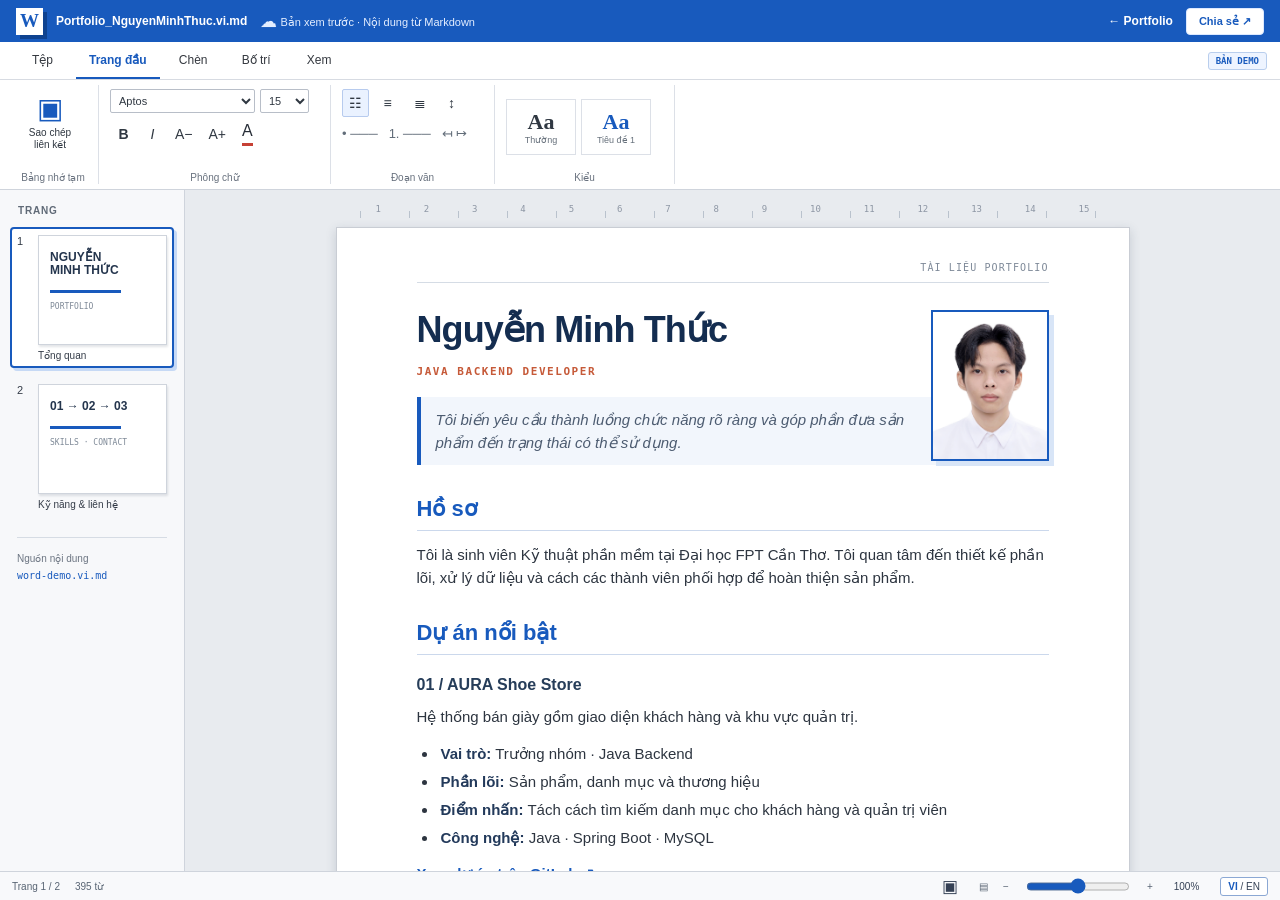
==== word-demo.html @ a5efc500 "Add Word-style Markdown portfolio demo" ====
<!doctype html>
<html lang="vi">
<head>
  <meta charset="utf-8">
  <meta name="viewport" content="width=device-width, initial-scale=1">
  <meta name="theme-color" content="#185abd">
  <meta name="description" content="Bản demo portfolio Markdown trong giao diện lấy cảm hứng từ Microsoft Word.">
  <title>Nguyễn Minh Thức — Word portfolio demo</title>
  <link rel="stylesheet" href="assets/word-demo.css">
  <script src="assets/word-demo.js" defer></script>
</head>
<body>
  <div class="word-app" id="word-app">
    <header class="title-bar">
      <span class="word-mark" aria-label="Word">W</span>
      <span class="document-name" id="document-name">Portfolio_NguyenMinhThuc.vi.md</span>
      <span class="saved-state"><span class="cloud-icon" aria-hidden="true">☁</span> <span data-ui="saved">Bản xem trước · Nội dung từ Markdown</span></span>
      <a class="back-link" href="index.html" data-ui="back">← Portfolio</a>
      <button type="button" class="title-action" data-action="copy" data-ui="share">Chia sẻ ↗</button>
    </header>

    <nav class="tab-bar" aria-label="Word ribbon tabs" role="tablist">
      <button type="button" role="tab" aria-selected="false" data-tab="file" data-ui="file">Tệp</button>
      <button type="button" role="tab" aria-selected="true" data-tab="home" data-ui="home">Trang đầu</button>
      <button type="button" role="tab" aria-selected="false" data-tab="insert" data-ui="insert">Chèn</button>
      <button type="button" role="tab" aria-selected="false" data-tab="layout" data-ui="layout">Bố trí</button>
      <button type="button" role="tab" aria-selected="false" data-tab="view" data-ui="view">Xem</button>
      <span class="tab-spacer"></span>
      <span class="demo-badge" data-ui="demo">BẢN DEMO</span>
    </nav>

    <div class="ribbon" id="ribbon">
      <div class="ribbon-panel" data-panel="file" hidden>
        <div class="tool-group"><a class="large-tool" id="download-md" href="word-demo.vi.md" download><span class="tool-icon">↓</span><span data-ui="download">Tải file .md</span></a><button type="button" class="large-tool" data-action="print"><span class="tool-icon">▤</span><span data-ui="print">In tài liệu</span></button><small data-ui="fileGroup">Tệp</small></div>
        <p class="ribbon-hint" data-ui="fileHint">Nội dung được đọc trực tiếp từ file Markdown. Đây là bản xem trước, không phải trình soạn thảo.</p>
      </div>
      <div class="ribbon-panel is-visible" data-panel="home">
        <div class="tool-group"><button type="button" class="large-tool" data-action="copy"><span class="tool-icon">▣</span><span data-ui="copy">Sao chép liên kết</span></button><small data-ui="clipboard">Bảng nhớ tạm</small></div>
        <div class="tool-group font-group"><div class="font-controls"><label class="sr-only" for="font-family" data-ui="font">Phông chữ</label><select id="font-family"><option value="aptos">Aptos</option><option value="georgia">Georgia</option></select><label class="sr-only" for="font-size" data-ui="fontSize">Cỡ chữ</label><select id="font-size"><option value="14">14</option><option value="15" selected>15</option><option value="16">16</option><option value="18">18</option></select></div><div class="format-controls"><button type="button" data-action="bold" aria-pressed="false" title="Bold"><b>B</b></button><button type="button" data-action="italic" aria-pressed="false" title="Italic"><i>I</i></button><button type="button" data-action="font-minus" aria-label="Decrease font size">A−</button><button type="button" data-action="font-plus" aria-label="Increase font size">A+</button><span class="text-color" aria-hidden="true">A</span></div><small data-ui="font">Phông chữ</small></div>
        <div class="tool-group paragraph-group"><div class="paragraph-controls"><button type="button" data-action="align-left" aria-pressed="true" aria-label="Align left">☷</button><button type="button" data-action="align-center" aria-pressed="false" aria-label="Align center">≡</button><button type="button" data-action="align-right" aria-pressed="false" aria-label="Align right">≣</button><button type="button" data-action="line-space" aria-label="Line spacing">↕</button></div><div class="paragraph-icons" aria-hidden="true">• ─── &nbsp; 1. ─── &nbsp; ↤ ↦</div><small data-ui="paragraph">Đoạn văn</small></div>
        <div class="tool-group style-group"><span class="style-card"><strong>Aa</strong><small data-ui="normal">Thường</small></span><span class="style-card heading-style"><strong>Aa</strong><small data-ui="heading">Tiêu đề 1</small></span><small data-ui="styles">Kiểu</small></div>
      </div>
      <div class="ribbon-panel" data-panel="insert" hidden>
        <div class="tool-group"><button type="button" class="large-tool" data-action="jump" data-page="1"><span class="tool-icon">▧</span><span data-ui="profile">Hồ sơ</span></button><button type="button" class="large-tool" data-action="jump" data-page="2"><span class="tool-icon">▤</span><span data-ui="skills">Kỹ năng</span></button><small data-ui="navigate">Điều hướng</small></div>
        <p class="ribbon-hint" data-ui="insertHint">Chọn một mục để chuyển đến trang chứa nội dung tương ứng.</p>
      </div>
      <div class="ribbon-panel" data-panel="layout" hidden>
        <div class="tool-group"><span class="large-tool non-action"><span class="tool-icon">▯</span><span data-ui="a4">Khổ A4</span></span><span class="large-tool non-action"><span class="tool-icon">⇔</span><span data-ui="margins">Lề rộng</span></span><small data-ui="pageSetup">Thiết lập trang</small></div>
        <p class="ribbon-hint" data-ui="layoutHint">Hai trang giấy A4 với lề và khoảng cách chữ theo phong cách tài liệu Word.</p>
      </div>
      <div class="ribbon-panel" data-panel="view" hidden>
        <div class="tool-group"><button type="button" class="large-tool" data-action="read-mode" aria-pressed="false"><span class="tool-icon">▣</span><span data-ui="readMode">Chế độ đọc</span></button><button type="button" class="large-tool" data-action="print"><span class="tool-icon">▤</span><span data-ui="print">In tài liệu</span></button><small data-ui="viewGroup">Chế độ xem</small></div>
        <div class="tool-group"><button type="button" class="large-tool" data-action="zoom-reset"><span class="tool-icon">⌕</span><span data-ui="zoom100">100%</span></button><small data-ui="zoom">Thu phóng</small></div>
      </div>
    </div>

    <div class="workspace">
      <aside class="page-pane" aria-label="Document pages">
        <div class="pane-title" data-ui="pages">TRANG</div>
        <button type="button" class="page-thumbnail is-active" data-action="jump" data-page="1"><span class="page-number">1</span><span class="mini-page"><b>NGUYỄN<br>MINH THỨC</b><i></i><em>PORTFOLIO</em></span><span data-ui="overview">Tổng quan</span></button>
        <button type="button" class="page-thumbnail" data-action="jump" data-page="2"><span class="page-number">2</span><span class="mini-page"><b>01 → 02 → 03</b><i></i><em>SKILLS · CONTACT</em></span><span data-ui="experience">Kỹ năng & liên hệ</span></button>
        <p class="source-note"><span data-ui="source">Nguồn nội dung</span><br><code id="source-filename">word-demo.vi.md</code></p>
      </aside>
      <main class="document-scroll" id="document-scroll">
        <div class="ruler" aria-hidden="true"><span>1</span><span>2</span><span>3</span><span>4</span><span>5</span><span>6</span><span>7</span><span>8</span><span>9</span><span>10</span><span>11</span><span>12</span><span>13</span><span>14</span><span>15</span></div>
        <div class="pages" id="pages" aria-live="polite"><div class="loading" data-ui="loading">Đang mở tài liệu Markdown…</div></div>
      </main>
    </div>

    <footer class="status-bar"><span id="page-status">Trang 1 / 2</span><span id="word-count">0 từ</span><span class="status-spacer"></span><button type="button" class="view-button" data-action="read-mode" aria-label="Toggle reading mode">▣</button><span aria-hidden="true">▤</span><label class="sr-only" for="zoom-range" data-ui="zoom">Thu phóng</label><span aria-hidden="true">−</span><input id="zoom-range" type="range" min="80" max="120" step="10" value="100"><span aria-hidden="true">+</span><button type="button" class="zoom-value" data-action="zoom-reset" id="zoom-value">100%</button><button type="button" class="language-button" id="language-button" aria-label="Switch language"><span class="lang-vi active">VI</span> / <span class="lang-en">EN</span></button></footer>
    <div class="toast" id="toast" role="status" aria-live="polite" hidden></div>
  </div>
</body>
</html>
---- assets/word-demo.css ----
:root{font-family:Aptos,"Segoe UI",Arial,sans-serif;color:#202124;background:#e8ebef;--doc-font-size:15px;--page-zoom:1}
*{box-sizing:border-box}
html,body{margin:0;min-height:100%}
button,select,input{font:inherit}
button{cursor:pointer}
a{color:inherit}
[hidden]{display:none!important}
.sr-only{position:absolute;width:1px;height:1px;padding:0;margin:-1px;overflow:hidden;clip:rect(0,0,0,0);white-space:nowrap;border:0}
.word-app{height:100dvh;min-height:660px;display:flex;flex-direction:column;overflow:hidden}
.title-bar{height:42px;min-height:42px;display:flex;align-items:center;gap:13px;padding:0 16px;background:#185abd;color:#fff;font-size:12px}
.word-mark{width:27px;height:27px;display:grid;place-items:center;flex:none;background:#fff;color:#185abd;font:bold 19px Georgia,serif;box-shadow:4px 4px 0 #0e4290}
.document-name{font-weight:700;white-space:nowrap;overflow:hidden;text-overflow:ellipsis}
.saved-state{font-size:11px;color:#e4eeff;white-space:nowrap}.cloud-icon{font-size:17px;vertical-align:-1px}
.back-link{margin-left:auto;text-decoration:none;font-weight:600;white-space:nowrap}.back-link:hover{text-decoration:underline}
.title-action{border:1px solid #dce9ff;border-radius:4px;background:#fff;color:#185abd;padding:6px 12px;font-size:11px;font-weight:700;white-space:nowrap}.title-action:hover{background:#e8f1ff}
.tab-bar{height:38px;min-height:38px;display:flex;align-items:stretch;gap:4px;padding:0 13px;background:#fff;border-bottom:1px solid #d8dce3;overflow-x:auto;scrollbar-width:none}
.tab-bar button{min-width:59px;border:0;border-bottom:2px solid transparent;background:transparent;color:#34383f;padding:0 13px;font-size:12px;white-space:nowrap}
.tab-bar button:hover{background:#f2f5fa}.tab-bar button[aria-selected="true"]{border-color:#185abd;color:#185abd;font-weight:700}
.tab-spacer{flex:1}.demo-badge{align-self:center;color:#185abd;background:#eef4ff;border:1px solid #b9ceed;border-radius:3px;padding:3px 7px;font:700 9px Consolas,monospace;white-space:nowrap}
.ribbon{height:110px;min-height:110px;background:#fff;border-bottom:1px solid #cfd4dc;box-shadow:0 2px 3px #64748b16;overflow-x:auto;scrollbar-width:thin}
.ribbon-panel{min-width:max-content;height:100%;display:flex;align-items:stretch;gap:0;padding:5px 8px}
.tool-group{position:relative;display:flex;align-items:flex-start;gap:5px;flex:none;min-width:91px;padding:4px 11px 19px;border-right:1px solid #dce0e7}
.tool-group>small{position:absolute;left:0;right:0;bottom:1px;text-align:center;color:#68717e;font-size:10px}
.large-tool{width:62px;min-height:65px;display:flex;flex-direction:column;align-items:center;justify-content:flex-start;gap:3px;border:1px solid transparent;border-radius:3px;background:transparent;text-decoration:none;text-align:center;color:#303842;padding:4px 3px;font-size:10px;line-height:1.2}
button.large-tool:hover,a.large-tool:hover{background:#eaf2ff;border-color:#b7cbee}
.large-tool.non-action{cursor:default}.tool-icon{height:30px;color:#185abd;font:28px/30px "Segoe UI Symbol",sans-serif}
.font-group{width:232px;display:block}.font-controls,.format-controls{display:flex;align-items:center;gap:5px}.font-controls select{height:24px;border:1px solid #b8bec8;border-radius:2px;background:#fff;padding:0 4px;color:#303842;font-size:11px}.font-controls select:first-of-type{width:145px}.font-controls select:last-of-type{width:49px}
.format-controls{margin-top:7px;gap:2px}.format-controls button,.paragraph-controls button{min-width:27px;height:28px;border:1px solid transparent;border-radius:2px;background:transparent;color:#303842;font-size:14px}.format-controls button:hover,.paragraph-controls button:hover,.format-controls button[aria-pressed="true"],.paragraph-controls button[aria-pressed="true"]{border-color:#b7cbee;background:#eaf2ff}.text-color{font-size:16px;color:#272d37;border-bottom:3px solid #c64135;margin-left:7px;height:24px}
.paragraph-group{width:164px;display:block}.paragraph-controls{display:flex;gap:5px}.paragraph-icons{margin-top:9px;font-size:13px;color:#626d79;white-space:nowrap}
.style-group{width:180px;align-items:center}.style-card{width:70px;height:56px;border:1px solid #dce0e7;display:flex;flex-direction:column;align-items:center;justify-content:center;font:22px Georgia,serif;color:#303842}.style-card small{font:9px Aptos,"Segoe UI",Arial,sans-serif;color:#66707b}.heading-style{color:#185abd}
.ribbon-hint{align-self:center;max-width:420px;color:#68727e;font-size:12px;line-height:1.5;margin:0 20px}
.workspace{display:grid;grid-template-columns:185px minmax(0,1fr);min-height:0;flex:1}
.page-pane{overflow-y:auto;border-right:1px solid #cfd4dc;background:#f7f8fa;padding:15px 10px}.pane-title{color:#606a77;letter-spacing:.08em;font-size:10px;font-weight:700;margin:0 0 11px 8px}
.page-thumbnail{width:100%;display:grid;grid-template-columns:17px 1fr;gap:4px;align-items:start;text-align:left;border:2px solid transparent;border-radius:4px;background:transparent;padding:6px 5px 5px;color:#343c48;font-size:10px;margin-bottom:8px}
.page-thumbnail:hover{background:#ebf1f9}.page-thumbnail.is-active{background:#fff;border-color:#185abd;box-shadow:3px 3px 0 #c6d9f5}.page-number{font-size:11px}.mini-page{height:110px;background:#fff;border:1px solid #cfd4dc;box-shadow:1px 2px 2px #33415522;padding:15px 11px;color:#24354d;overflow:hidden}.mini-page b{font-size:12px;line-height:1.1}.mini-page i{display:block;height:3px;width:68%;background:#185abd;margin:13px 0 7px}.mini-page em{font:8px Consolas,monospace;color:#7d8896}.page-thumbnail>span:last-child{grid-column:2;padding:1px 0 0}
.source-note{border-top:1px solid #d6dce4;padding-top:12px;margin:20px 7px;color:#6c7582;font-size:10px;line-height:1.7}.source-note code{color:#185abd;overflow-wrap:anywhere}
.document-scroll{min-width:0;overflow:auto;background:#e8ebef;scroll-behavior:smooth}.ruler{width:794px;max-width:calc(100% - 40px);height:28px;display:flex;justify-content:space-between;align-items:end;margin:0 auto 9px;padding:0 40px 4px;color:#8d96a4;background:repeating-linear-gradient(90deg,transparent 0 24px,#b9c2cd 24px 25px,transparent 25px 49px);background-size:auto 7px;background-repeat:repeat-x;background-position:bottom;font:9px Consolas,monospace}.pages{display:flex;flex-direction:column;align-items:center;gap:28px;padding:0 28px 46px}
.loading{width:min(794px,100%);min-height:300px;background:#fff;box-shadow:0 3px 9px #27364e2a;display:grid;place-items:center;color:#647082;font-size:14px}
.word-page{width:794px;min-height:1123px;flex:none;background:#fff;border:1px solid #c9cdd4;box-shadow:0 3px 10px #27364e2d;position:relative;padding:76px 80px 72px;zoom:var(--page-zoom)}
.word-page:before{content:"";position:absolute;top:54px;left:80px;right:80px;height:1px;background:#d5dce5}.page-corner{position:absolute;top:34px;right:80px;color:#7f8a99;font:10px Consolas,monospace;letter-spacing:.11em}.page-footer{position:absolute;left:80px;right:80px;bottom:36px;border-top:1px solid #d5dce5;padding-top:9px;display:flex;justify-content:space-between;color:#84909f;font-size:10px}
.doc-content{font-size:var(--doc-font-size);line-height:1.55;color:#2d3540}.doc-content:after{content:"";display:block;clear:both}.doc-content p{margin:0 0 13px}.doc-content h1{font-size:36px;line-height:1.1;letter-spacing:-.025em;margin:6px 0 8px;color:#142d50}.doc-content h2{font-size:22px;color:#185abd;line-height:1.2;margin:31px 0 12px;padding-bottom:7px;border-bottom:1px solid #cbd8ec}.doc-content h3{font-size:16px;color:#263d59;margin:18px 0 8px}.doc-content blockquote{margin:16px 0 26px;padding:11px 15px;border-left:4px solid #185abd;background:#f2f6fc;color:#4d5c71;font-style:italic}.doc-content ul{padding-left:21px;margin:4px 0 12px}.doc-content li{padding-left:3px;margin-bottom:5px}.doc-content strong{color:#233a5b}.doc-content a{color:#185abd;text-decoration:underline;text-underline-offset:2px;font-weight:600}.doc-content a:hover{color:#0c397a}.doc-portrait{float:right;width:118px;height:151px;margin:0 0 12px 22px;border:2px solid #185abd;box-shadow:5px 5px 0 #d8e5f7;overflow:hidden}.doc-portrait img{width:100%;height:100%;object-fit:cover;object-position:center 14%;transform:scale(1.16)}
.doc-content>p:first-of-type strong{font:700 11px Consolas,monospace;letter-spacing:.14em;color:#c65a39}.doc-content.is-bold p,.doc-content.is-bold li{font-weight:600}.doc-content.is-italic p,.doc-content.is-italic li{font-style:italic}.doc-content.align-center p,.doc-content.align-center li{text-align:center}.doc-content.align-right p,.doc-content.align-right li{text-align:right}.doc-content.spacious{line-height:1.9}
.status-bar{height:29px;min-height:29px;display:flex;align-items:center;gap:15px;padding:0 12px;background:#f8f9fb;border-top:1px solid #cfd4dc;color:#596574;font-size:10px}.status-spacer{flex:1}.status-bar button{border:0;background:transparent;color:#354155;font-size:10px}.status-bar button:hover{color:#185abd}.view-button{font-size:17px!important}.status-bar input[type="range"]{width:104px;height:15px;accent-color:#185abd}.language-button{border:1px solid #8ba8d4!important;border-radius:3px;padding:3px 7px!important;background:#fff!important;white-space:nowrap}.language-button .active{color:#185abd;font-weight:800}
.toast{position:fixed;right:18px;bottom:42px;z-index:20;background:#203d65;color:#fff;padding:9px 13px;box-shadow:0 5px 16px #16284444;font-size:12px}
.word-app.reading-mode .ribbon,.word-app.reading-mode .page-pane,.word-app.reading-mode .ruler{display:none}.word-app.reading-mode .workspace{display:block}.word-app.reading-mode .document-scroll{height:100%}
@media(max-width:1000px){.workspace{grid-template-columns:130px minmax(0,1fr)}.page-pane{padding:10px 5px}.mini-page{height:85px;padding:10px 7px}.mini-page b{font-size:10px}.word-page{width:min(794px,calc(100vw - 185px));min-height:calc(min(794px,100vw - 185px)*1.414);padding:8% 9%}.word-page:before{left:9%;right:9%;top:5%}.page-corner{right:9%;top:3%}.page-footer{left:9%;right:9%;bottom:3%}}
@media(max-width:700px){.saved-state{display:none}.title-bar{gap:8px;padding:0 9px}.document-name{max-width:none;min-width:0;flex:1}.back-link{margin-left:0;flex:none}.title-action{padding:5px 6px;font-size:10px;flex:none}.tab-bar{padding:0 4px}.tab-bar button{padding:0 8px;min-width:auto}.demo-badge{display:none}.workspace{display:flex;flex-direction:column}.page-pane{display:flex;gap:6px;overflow-x:auto;overflow-y:hidden;min-height:92px;padding:6px;border-right:0;border-bottom:1px solid #cfd4dc}.pane-title,.source-note{display:none}.page-thumbnail{width:124px;flex:none;grid-template-columns:13px 1fr;padding:3px;margin:0}.mini-page{height:50px}.mini-page b{font-size:8px}.mini-page i,.mini-page em{display:none}.document-scroll{flex:1}.ruler{height:18px}.pages{padding:0 9px 25px;gap:17px}.word-page{width:100%;min-height:650px;padding:46px 30px 58px}.word-page:before{top:32px;left:30px;right:30px}.page-corner{top:17px;right:30px}.page-footer{left:30px;right:30px;bottom:20px}.doc-content h1{font-size:29px}.doc-content h2{font-size:19px}.doc-portrait{width:80px;height:105px}.status-bar{gap:5px;padding:0 4px}.status-bar>span[aria-hidden]{display:none}.status-bar input[type="range"]{width:65px}}
@media(max-width:420px){.title-bar{font-size:10px}.document-name{max-width:150px}.back-link{font-size:10px}.title-action{font-size:9px}.word-page{padding:43px 22px 54px}.word-page:before{left:22px;right:22px}.page-corner{right:22px}.page-footer{left:22px;right:22px}.doc-content h1{font-size:25px}.doc-portrait{width:71px;height:92px;margin-left:12px}.status-bar input[type="range"]{display:none}}
@media(max-width:700px){.title-action,.zoom-value{display:none}}
@media(prefers-reduced-motion:reduce){.document-scroll{scroll-behavior:auto}}
@page{size:A4;margin:0}
@media print{html,body,.word-app{height:auto;overflow:visible;background:#fff}.title-bar,.tab-bar,.ribbon,.page-pane,.ruler,.status-bar,.toast{display:none!important}.workspace{display:block}.document-scroll{overflow:visible;background:#fff}.pages{display:block;padding:0}.word-page{width:210mm;min-height:297mm;box-shadow:none;border:0;zoom:1;page-break-after:always;margin:0;padding:20mm 21mm}.page-footer{bottom:10mm}.word-page:last-child{page-break-after:auto}}
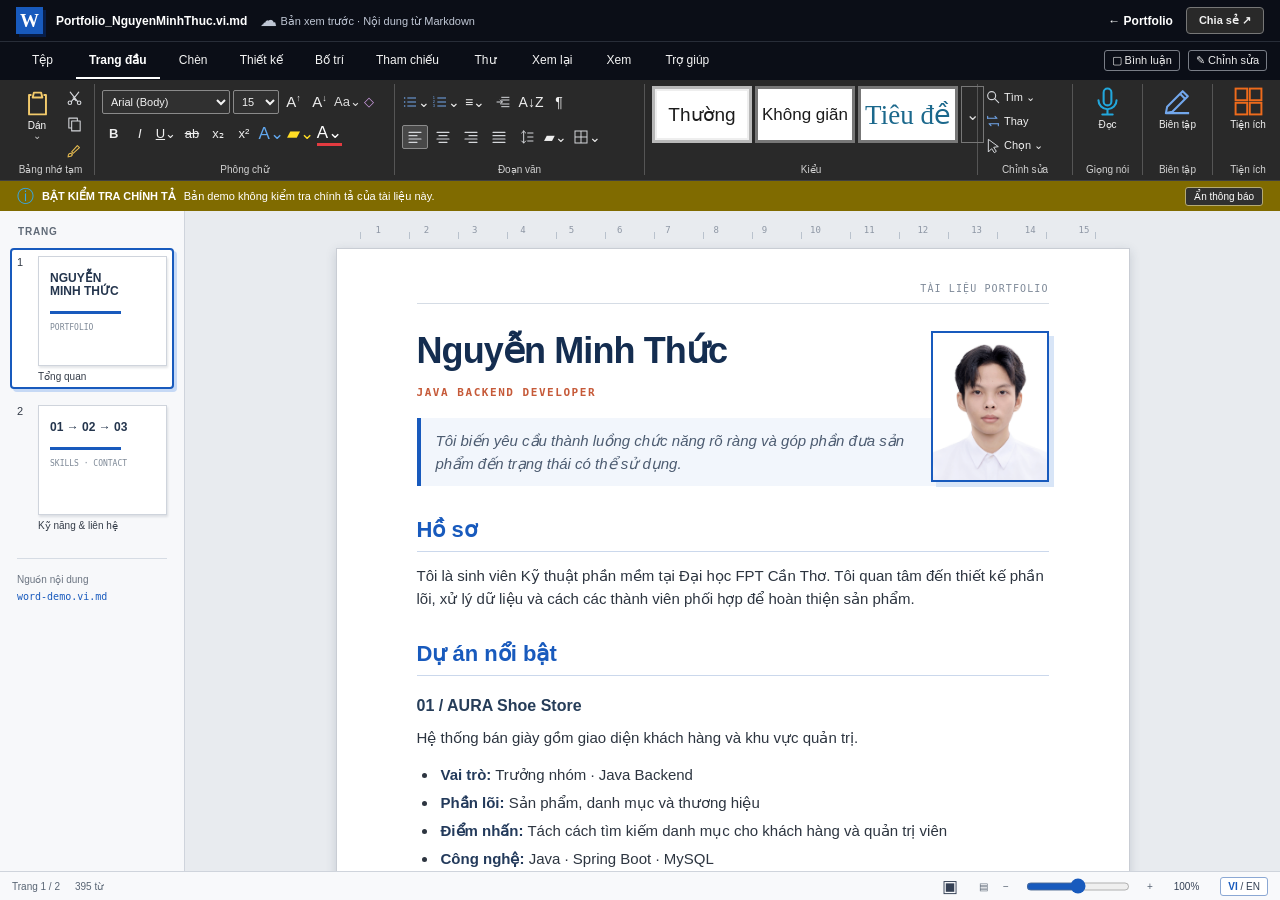
==== commit 46ae39e9: "Match Word ribbon reference in Markdown demo" ====
--- a/word-demo.html
+++ b/word-demo.html
@@ -3,7 +3,7 @@
 <head>
   <meta charset="utf-8">
   <meta name="viewport" content="width=device-width, initial-scale=1">
-  <meta name="theme-color" content="#185abd">
+  <meta name="theme-color" content="#0b0e17">
   <meta name="description" content="Bản demo portfolio Markdown trong giao diện lấy cảm hứng từ Microsoft Word.">
   <title>Nguyễn Minh Thức — Word portfolio demo</title>
   <link rel="stylesheet" href="assets/word-demo.css">
@@ -23,10 +23,15 @@
       <button type="button" role="tab" aria-selected="false" data-tab="file" data-ui="file">Tệp</button>
       <button type="button" role="tab" aria-selected="true" data-tab="home" data-ui="home">Trang đầu</button>
       <button type="button" role="tab" aria-selected="false" data-tab="insert" data-ui="insert">Chèn</button>
+      <button type="button" role="tab" aria-selected="false" data-tab="design" data-ui="design">Thiết kế</button>
       <button type="button" role="tab" aria-selected="false" data-tab="layout" data-ui="layout">Bố trí</button>
+      <button type="button" role="tab" aria-selected="false" data-tab="references" data-ui="references">Tham chiếu</button>
+      <button type="button" role="tab" aria-selected="false" data-tab="mailings" data-ui="mailings">Thư</button>
+      <button type="button" role="tab" aria-selected="false" data-tab="review" data-ui="review">Xem lại</button>
       <button type="button" role="tab" aria-selected="false" data-tab="view" data-ui="view">Xem</button>
+      <button type="button" role="tab" aria-selected="false" data-tab="help" data-ui="help">Trợ giúp</button>
       <span class="tab-spacer"></span>
-      <span class="demo-badge" data-ui="demo">BẢN DEMO</span>
+      <span class="ribbon-mode" data-ui="comments">▢ Bình luận</span><span class="ribbon-mode" data-ui="editing">✎ Chỉnh sửa</span>
     </nav>
 
     <div class="ribbon" id="ribbon">
@@ -35,24 +40,34 @@
         <p class="ribbon-hint" data-ui="fileHint">Nội dung được đọc trực tiếp từ file Markdown. Đây là bản xem trước, không phải trình soạn thảo.</p>
       </div>
       <div class="ribbon-panel is-visible" data-panel="home">
-        <div class="tool-group"><button type="button" class="large-tool" data-action="copy"><span class="tool-icon">▣</span><span data-ui="copy">Sao chép liên kết</span></button><small data-ui="clipboard">Bảng nhớ tạm</small></div>
-        <div class="tool-group font-group"><div class="font-controls"><label class="sr-only" for="font-family" data-ui="font">Phông chữ</label><select id="font-family"><option value="aptos">Aptos</option><option value="georgia">Georgia</option></select><label class="sr-only" for="font-size" data-ui="fontSize">Cỡ chữ</label><select id="font-size"><option value="14">14</option><option value="15" selected>15</option><option value="16">16</option><option value="18">18</option></select></div><div class="format-controls"><button type="button" data-action="bold" aria-pressed="false" title="Bold"><b>B</b></button><button type="button" data-action="italic" aria-pressed="false" title="Italic"><i>I</i></button><button type="button" data-action="font-minus" aria-label="Decrease font size">A−</button><button type="button" data-action="font-plus" aria-label="Increase font size">A+</button><span class="text-color" aria-hidden="true">A</span></div><small data-ui="font">Phông chữ</small></div>
-        <div class="tool-group paragraph-group"><div class="paragraph-controls"><button type="button" data-action="align-left" aria-pressed="true" aria-label="Align left">☷</button><button type="button" data-action="align-center" aria-pressed="false" aria-label="Align center">≡</button><button type="button" data-action="align-right" aria-pressed="false" aria-label="Align right">≣</button><button type="button" data-action="line-space" aria-label="Line spacing">↕</button></div><div class="paragraph-icons" aria-hidden="true">• ─── &nbsp; 1. ─── &nbsp; ↤ ↦</div><small data-ui="paragraph">Đoạn văn</small></div>
-        <div class="tool-group style-group"><span class="style-card"><strong>Aa</strong><small data-ui="normal">Thường</small></span><span class="style-card heading-style"><strong>Aa</strong><small data-ui="heading">Tiêu đề 1</small></span><small data-ui="styles">Kiểu</small></div>
+        <div class="tool-group clipboard-group"><span class="paste-tool" aria-hidden="true"><svg class="ui-icon icon-paste"><use href="assets/word-icons.svg#clipboard"></use></svg><span data-ui="paste">Dán</span><span class="chevron">⌄</span></span><div class="clipboard-stack"><span title="Cut"><svg class="ui-icon"><use href="assets/word-icons.svg#cut"></use></svg></span><button type="button" data-action="copy" title="Copy link"><svg class="ui-icon"><use href="assets/word-icons.svg#copy"></use></svg></button><span title="Format Painter"><svg class="ui-icon icon-gold"><use href="assets/word-icons.svg#brush"></use></svg></span></div><small data-ui="clipboard">Bảng nhớ tạm</small></div>
+        <div class="tool-group font-group"><div class="font-controls"><label class="sr-only" for="font-family" data-ui="font">Phông chữ</label><select id="font-family"><option value="aptos">Arial (Body)</option><option value="georgia">Georgia</option></select><label class="sr-only" for="font-size" data-ui="fontSize">Cỡ chữ</label><select id="font-size"><option value="12">12</option><option value="14">14</option><option value="15" selected>15</option><option value="16">16</option><option value="18">18</option></select><button type="button" data-action="font-plus" aria-label="Increase font size">A<sup>↑</sup></button><button type="button" data-action="font-minus" aria-label="Decrease font size">A<sup>↓</sup></button><span aria-hidden="true">Aa⌄</span><span aria-hidden="true" class="eraser">◇</span></div><div class="format-controls"><button type="button" data-action="bold" aria-pressed="false" title="Bold"><b>B</b></button><button type="button" data-action="italic" aria-pressed="false" title="Italic"><i>I</i></button><span title="Underline"><u>U</u>⌄</span><span title="Strikethrough"><s>ab</s></span><span title="Subscript">x₂</span><span title="Superscript">x²</span><span title="Text Effects" class="text-effect">A⌄</span><span title="Text Highlight" class="highlight-effect">▰⌄</span><span title="Font Color" class="text-color">A⌄</span></div><small data-ui="font">Phông chữ</small></div>
+        <div class="tool-group paragraph-group"><div class="paragraph-controls"><span aria-hidden="true"><svg class="ui-icon icon-blue"><use href="assets/word-icons.svg#bullets"></use></svg>⌄</span><span aria-hidden="true"><svg class="ui-icon icon-blue"><use href="assets/word-icons.svg#numbers"></use></svg>⌄</span><span aria-hidden="true">≡⌄</span><span aria-hidden="true"><svg class="ui-icon"><use href="assets/word-icons.svg#indent"></use></svg></span><span aria-hidden="true">A↓Z</span><span aria-hidden="true">¶</span></div><div class="paragraph-controls paragraph-second"><button type="button" data-action="align-left" aria-pressed="true" aria-label="Align left"><svg class="ui-icon"><use href="assets/word-icons.svg#align-left"></use></svg></button><button type="button" data-action="align-center" aria-pressed="false" aria-label="Align center"><svg class="ui-icon"><use href="assets/word-icons.svg#align-center"></use></svg></button><button type="button" data-action="align-right" aria-pressed="false" aria-label="Align right"><svg class="ui-icon"><use href="assets/word-icons.svg#align-right"></use></svg></button><span aria-hidden="true"><svg class="ui-icon"><use href="assets/word-icons.svg#justify"></use></svg></span><button type="button" data-action="line-space" aria-label="Line spacing"><svg class="ui-icon"><use href="assets/word-icons.svg#spacing"></use></svg></button><span aria-hidden="true">▰⌄</span><span aria-hidden="true"><svg class="ui-icon"><use href="assets/word-icons.svg#borders"></use></svg>⌄</span></div><small data-ui="paragraph">Đoạn văn</small></div>
+        <div class="tool-group style-group"><span class="style-card normal-style"><strong data-ui="normal">Thường</strong></span><span class="style-card no-spacing-style"><strong data-ui="noSpacing">Không giãn</strong></span><span class="style-card heading-style"><strong data-ui="heading">Tiêu đề</strong></span><span class="style-arrow" aria-hidden="true">⌄</span><small data-ui="styles">Kiểu</small></div>
+        <div class="tool-group editing-group"><span><svg class="ui-icon"><use href="assets/word-icons.svg#search"></use></svg><span data-ui="find">Tìm</span>⌄</span><span><svg class="ui-icon icon-blue"><use href="assets/word-icons.svg#replace"></use></svg><span data-ui="replace">Thay</span></span><span><svg class="ui-icon"><use href="assets/word-icons.svg#pointer"></use></svg><span data-ui="select">Chọn</span>⌄</span><small data-ui="editingGroup">Chỉnh sửa</small></div>
+        <div class="tool-group vertical-group"><svg class="ui-icon vertical-icon icon-cyan"><use href="assets/word-icons.svg#mic"></use></svg><span data-ui="dictate">Đọc</span><small data-ui="voice">Giọng nói</small></div>
+        <div class="tool-group vertical-group"><svg class="ui-icon vertical-icon icon-blue"><use href="assets/word-icons.svg#pen"></use></svg><span data-ui="editor">Biên tập</span><small data-ui="editorGroup">Biên tập</small></div>
+        <div class="tool-group vertical-group last-group"><svg class="ui-icon vertical-icon icon-orange"><use href="assets/word-icons.svg#tiles"></use></svg><span data-ui="addins">Tiện ích</span><small data-ui="addins">Tiện ích</small></div>
       </div>
       <div class="ribbon-panel" data-panel="insert" hidden>
         <div class="tool-group"><button type="button" class="large-tool" data-action="jump" data-page="1"><span class="tool-icon">▧</span><span data-ui="profile">Hồ sơ</span></button><button type="button" class="large-tool" data-action="jump" data-page="2"><span class="tool-icon">▤</span><span data-ui="skills">Kỹ năng</span></button><small data-ui="navigate">Điều hướng</small></div>
         <p class="ribbon-hint" data-ui="insertHint">Chọn một mục để chuyển đến trang chứa nội dung tương ứng.</p>
       </div>
+      <div class="ribbon-panel" data-panel="design" hidden><p class="ribbon-hint" data-ui="designHint">Bản demo giữ một kiểu tài liệu nhất quán; định dạng nội dung nằm trong file Markdown.</p></div>
       <div class="ribbon-panel" data-panel="layout" hidden>
         <div class="tool-group"><span class="large-tool non-action"><span class="tool-icon">▯</span><span data-ui="a4">Khổ A4</span></span><span class="large-tool non-action"><span class="tool-icon">⇔</span><span data-ui="margins">Lề rộng</span></span><small data-ui="pageSetup">Thiết lập trang</small></div>
         <p class="ribbon-hint" data-ui="layoutHint">Hai trang giấy A4 với lề và khoảng cách chữ theo phong cách tài liệu Word.</p>
       </div>
+      <div class="ribbon-panel" data-panel="references" hidden><p class="ribbon-hint" data-ui="referencesHint">Liên kết dự án và hồ sơ được đặt ngay trong tài liệu Markdown.</p></div>
+      <div class="ribbon-panel" data-panel="mailings" hidden><p class="ribbon-hint" data-ui="mailingsHint">Trang portfolio này là bản xem trước, không gửi thư từ thanh công cụ.</p></div>
+      <div class="ribbon-panel" data-panel="review" hidden><p class="ribbon-hint" data-ui="reviewHint">Đây là bản trình bày chỉ đọc. Hãy chỉnh nội dung trong file .md để cập nhật tài liệu.</p></div>
       <div class="ribbon-panel" data-panel="view" hidden>
         <div class="tool-group"><button type="button" class="large-tool" data-action="read-mode" aria-pressed="false"><span class="tool-icon">▣</span><span data-ui="readMode">Chế độ đọc</span></button><button type="button" class="large-tool" data-action="print"><span class="tool-icon">▤</span><span data-ui="print">In tài liệu</span></button><small data-ui="viewGroup">Chế độ xem</small></div>
         <div class="tool-group"><button type="button" class="large-tool" data-action="zoom-reset"><span class="tool-icon">⌕</span><span data-ui="zoom100">100%</span></button><small data-ui="zoom">Thu phóng</small></div>
       </div>
+      <div class="ribbon-panel" data-panel="help" hidden><p class="ribbon-hint" data-ui="helpHint">Bạn có thể mở, tải hoặc chỉnh file .md; trang HTML chỉ đảm nhiệm giao diện Word.</p></div>
     </div>
+    <div class="proofing-bar" id="proofing-bar"><span class="proofing-info" aria-hidden="true">ⓘ</span><b data-ui="proofingTitle">BẬT KIỂM TRA CHÍNH TẢ</b><span data-ui="proofingBody">Bản demo không kiểm tra chính tả của tài liệu này.</span><span class="proofing-spacer"></span><button type="button" data-action="proofing-hide" data-ui="proofingDismiss">Ẩn thông báo</button></div>
 
     <div class="workspace">
       <aside class="page-pane" aria-label="Document pages">
--- a/assets/word-demo.css
+++ b/assets/word-demo.css
@@ -50,3 +50,25 @@
 @media(prefers-reduced-motion:reduce){.document-scroll{scroll-behavior:auto}}
 @page{size:A4;margin:0}
 @media print{html,body,.word-app{height:auto;overflow:visible;background:#fff}.title-bar,.tab-bar,.ribbon,.page-pane,.ruler,.status-bar,.toast{display:none!important}.workspace{display:block}.document-scroll{overflow:visible;background:#fff}.pages{display:block;padding:0}.word-page{width:210mm;min-height:297mm;box-shadow:none;border:0;zoom:1;page-break-after:always;margin:0;padding:20mm 21mm}.page-footer{bottom:10mm}.word-page:last-child{page-break-after:auto}}
+
+/* Dark Word-inspired ribbon; the document remains a bright A4 sheet. */
+.title-bar{background:#0b0e17;border-bottom:1px solid #282d38}
+.word-mark{background:#185abd;color:#fff;box-shadow:3px 3px 0 #071d48}
+.saved-state{color:#bfc6d4}.title-action{background:#292929;color:#f0f0f0;border-color:#777}.title-action:hover{background:#3b3b3b}
+.tab-bar{background:#0b0e17;border-color:#0b0e17}.tab-bar button{color:#f4f4f4}.tab-bar button:hover{background:#262b35}.tab-bar button[aria-selected="true"]{color:#fff;border-color:#fff}
+.ribbon-mode{align-self:center;border:1px solid #797d86;border-radius:3px;color:#eee;padding:3px 7px;font-size:11px;white-space:nowrap;margin-left:4px}
+.ribbon{height:101px;min-height:101px;background:#292929;border-bottom:1px solid #404040;box-shadow:none}
+.ribbon-panel{color:#efefef;padding:4px 7px}.tool-group{height:91px;border-color:#555;padding:2px 7px 18px;gap:3px;min-width:70px}.tool-group>small{color:#d2d2d2;font-size:10px;bottom:0}
+.ui-icon{width:19px;height:19px;display:inline-block;vertical-align:middle;color:#d4d6da;flex:none}.icon-blue{color:#72a7ec}.icon-cyan{color:#22a7dc}.icon-orange{color:#ee6b1c}.icon-gold{color:#e6bb50}
+.clipboard-group{width:88px;display:flex;align-items:flex-start;gap:3px}.paste-tool{width:46px;display:flex;flex-direction:column;align-items:center;color:#fff;font-size:10px;line-height:1}.icon-paste{width:29px;height:35px;color:#f2ca6b}.chevron{color:#c5c5c5}.clipboard-stack{display:flex;flex-direction:column;gap:4px;padding-top:1px}.clipboard-stack span,.clipboard-stack button{width:23px;height:22px;border:0;background:transparent;color:#dadada;padding:1px;display:grid;place-items:center}.clipboard-stack button:hover{background:#454545}.clipboard-stack .ui-icon{width:17px;height:17px}
+.font-group{width:300px}.font-controls{height:31px;gap:3px;white-space:nowrap}.font-controls select{background:#303030;border-color:#8a8a8a;color:#f3f3f3;height:24px}.font-controls select:first-of-type{width:128px}.font-controls select:last-of-type{width:46px}.font-controls button{min-width:23px;height:24px;border:0;background:transparent;color:#ececec;padding:0;font-size:15px}.font-controls button:hover,.format-controls button:hover,.paragraph-controls button:hover{background:#4a4a4a;color:#fff}.font-controls sup{font-size:9px}.font-controls>span{font-size:13px;color:#dedede}.font-controls .eraser{color:#cf9de3}
+.format-controls{margin-top:4px;gap:3px;white-space:nowrap}.format-controls button,.format-controls span{min-width:23px;height:25px;display:inline-flex;align-items:center;justify-content:center;color:#eee;font-size:13px}.format-controls button{border:1px solid transparent;background:transparent}.format-controls button[aria-pressed="true"],.paragraph-controls button[aria-pressed="true"]{border-color:#8b8b8b;background:#484848;color:#fff}.format-controls .text-effect{color:#61a7ed;font-size:17px}.format-controls .highlight-effect{color:#ffdd25;font-size:17px}.format-controls .text-color{color:#fff;border:0;border-bottom:3px solid #e33b40;margin:0;font-size:17px}
+.paragraph-group{width:250px}.paragraph-controls{height:31px;display:flex;align-items:center;gap:2px}.paragraph-controls>span,.paragraph-controls button{min-width:26px;height:24px;display:inline-flex;align-items:center;justify-content:center;color:#eee;font-size:14px;white-space:nowrap}.paragraph-controls button{background:transparent;border:1px solid transparent;padding:0}.paragraph-controls .ui-icon{width:16px;height:16px}.paragraph-second{margin-top:4px}.paragraph-second>span:last-child{min-width:34px}
+.style-group{width:333px;display:flex;align-items:flex-start;gap:3px}.style-card{width:100px;height:57px;flex:none;background:#fff;color:#1c1c1c;border:3px solid #777;font:19px Arial,sans-serif}.style-card strong{font-weight:400}.style-card.normal-style{border-color:#b8b8b8;outline:2px solid #eee;outline-offset:-5px}.style-card.no-spacing-style{font-size:17px}.style-card.heading-style{font:27px Georgia,serif;color:#1b688c}.style-arrow{height:57px;display:grid;place-items:center;color:#ddd;border:1px solid #777;padding:0 4px}.style-card small{display:none}
+.editing-group{width:95px;display:flex;flex-direction:column;gap:2px}.editing-group>span{height:24px;display:flex;align-items:center;gap:3px;color:#eee;font-size:11px;white-space:nowrap}.editing-group .ui-icon{width:16px;height:16px}
+.vertical-group{width:65px;display:flex;flex-direction:column;align-items:center;gap:2px;text-align:center;font-size:10px;white-space:nowrap}.vertical-icon{width:31px;height:31px}.last-group{border-right:0}
+.ribbon-hint{color:#dedede}.large-tool{color:#f4f4f4}.tool-icon{color:#6aaaf1}.large-tool.non-action{color:#ddd}.large-tool:hover,button.large-tool:hover,a.large-tool:hover{background:#3d3d3d;border-color:#777}
+.proofing-bar{height:30px;min-height:30px;background:#806b00;color:#fff;display:flex;align-items:center;gap:8px;padding:0 17px;font-size:11px}.proofing-info{color:#35a7e8;font-size:17px}.proofing-bar b{white-space:nowrap}.proofing-spacer{flex:1}.proofing-bar button{color:#fff;background:#303030;border:1px solid #b5aa75;border-radius:3px;padding:3px 8px;font-size:10px;white-space:nowrap}.proofing-bar button:hover{background:#454545}
+.word-app.reading-mode .proofing-bar{display:none}
+@media(max-width:700px){.ribbon-mode{display:none}.title-bar{overflow:hidden}.back-link{order:-1;font-size:0;min-width:20px;text-align:center;margin-right:0}.back-link:before{content:"←";font-size:18px}.status-bar{overflow:hidden}.status-bar #word-count,.status-bar .view-button,.status-bar input[type="range"]{display:none}.proofing-bar{padding:0 8px;font-size:9px;gap:5px}.proofing-bar button{width:24px;height:22px;font-size:0;padding:0;flex:none}.proofing-bar button:after{content:"×";font-size:15px}.proofing-bar b{display:none}}
+@media print{.proofing-bar{display:none!important}}
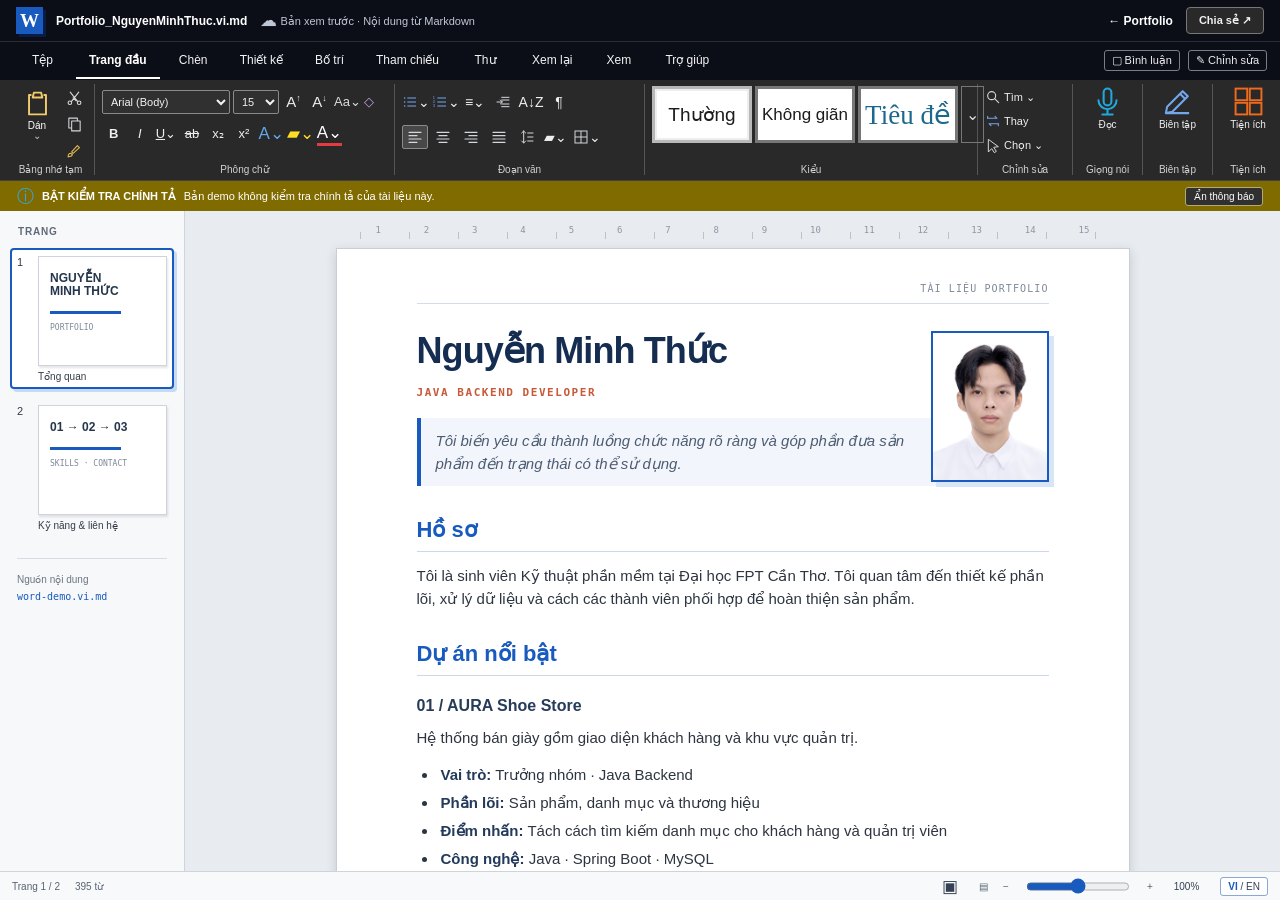
==== commit 59604fc7: "Keep Word Markdown preview working from local files" ====
--- a/word-demo.html
+++ b/word-demo.html
@@ -7,6 +7,7 @@
   <meta name="description" content="Bản demo portfolio Markdown trong giao diện lấy cảm hứng từ Microsoft Word.">
   <title>Nguyễn Minh Thức — Word portfolio demo</title>
   <link rel="stylesheet" href="assets/word-demo.css">
+  <script src="assets/word-demo-bundle.js" defer></script>
   <script src="assets/word-demo.js" defer></script>
 </head>
 <body>
@@ -40,14 +41,14 @@
         <p class="ribbon-hint" data-ui="fileHint">Nội dung được đọc trực tiếp từ file Markdown. Đây là bản xem trước, không phải trình soạn thảo.</p>
       </div>
       <div class="ribbon-panel is-visible" data-panel="home">
-        <div class="tool-group clipboard-group"><span class="paste-tool" aria-hidden="true"><svg class="ui-icon icon-paste"><use href="assets/word-icons.svg#clipboard"></use></svg><span data-ui="paste">Dán</span><span class="chevron">⌄</span></span><div class="clipboard-stack"><span title="Cut"><svg class="ui-icon"><use href="assets/word-icons.svg#cut"></use></svg></span><button type="button" data-action="copy" title="Copy link"><svg class="ui-icon"><use href="assets/word-icons.svg#copy"></use></svg></button><span title="Format Painter"><svg class="ui-icon icon-gold"><use href="assets/word-icons.svg#brush"></use></svg></span></div><small data-ui="clipboard">Bảng nhớ tạm</small></div>
+        <div class="tool-group clipboard-group"><span class="paste-tool" aria-hidden="true"><svg class="ui-icon icon-paste"><use href="#clipboard"></use></svg><span data-ui="paste">Dán</span><span class="chevron">⌄</span></span><div class="clipboard-stack"><span title="Cut"><svg class="ui-icon"><use href="#cut"></use></svg></span><button type="button" data-action="copy" title="Copy link"><svg class="ui-icon"><use href="#copy"></use></svg></button><span title="Format Painter"><svg class="ui-icon icon-gold"><use href="#brush"></use></svg></span></div><small data-ui="clipboard">Bảng nhớ tạm</small></div>
         <div class="tool-group font-group"><div class="font-controls"><label class="sr-only" for="font-family" data-ui="font">Phông chữ</label><select id="font-family"><option value="aptos">Arial (Body)</option><option value="georgia">Georgia</option></select><label class="sr-only" for="font-size" data-ui="fontSize">Cỡ chữ</label><select id="font-size"><option value="12">12</option><option value="14">14</option><option value="15" selected>15</option><option value="16">16</option><option value="18">18</option></select><button type="button" data-action="font-plus" aria-label="Increase font size">A<sup>↑</sup></button><button type="button" data-action="font-minus" aria-label="Decrease font size">A<sup>↓</sup></button><span aria-hidden="true">Aa⌄</span><span aria-hidden="true" class="eraser">◇</span></div><div class="format-controls"><button type="button" data-action="bold" aria-pressed="false" title="Bold"><b>B</b></button><button type="button" data-action="italic" aria-pressed="false" title="Italic"><i>I</i></button><span title="Underline"><u>U</u>⌄</span><span title="Strikethrough"><s>ab</s></span><span title="Subscript">x₂</span><span title="Superscript">x²</span><span title="Text Effects" class="text-effect">A⌄</span><span title="Text Highlight" class="highlight-effect">▰⌄</span><span title="Font Color" class="text-color">A⌄</span></div><small data-ui="font">Phông chữ</small></div>
-        <div class="tool-group paragraph-group"><div class="paragraph-controls"><span aria-hidden="true"><svg class="ui-icon icon-blue"><use href="assets/word-icons.svg#bullets"></use></svg>⌄</span><span aria-hidden="true"><svg class="ui-icon icon-blue"><use href="assets/word-icons.svg#numbers"></use></svg>⌄</span><span aria-hidden="true">≡⌄</span><span aria-hidden="true"><svg class="ui-icon"><use href="assets/word-icons.svg#indent"></use></svg></span><span aria-hidden="true">A↓Z</span><span aria-hidden="true">¶</span></div><div class="paragraph-controls paragraph-second"><button type="button" data-action="align-left" aria-pressed="true" aria-label="Align left"><svg class="ui-icon"><use href="assets/word-icons.svg#align-left"></use></svg></button><button type="button" data-action="align-center" aria-pressed="false" aria-label="Align center"><svg class="ui-icon"><use href="assets/word-icons.svg#align-center"></use></svg></button><button type="button" data-action="align-right" aria-pressed="false" aria-label="Align right"><svg class="ui-icon"><use href="assets/word-icons.svg#align-right"></use></svg></button><span aria-hidden="true"><svg class="ui-icon"><use href="assets/word-icons.svg#justify"></use></svg></span><button type="button" data-action="line-space" aria-label="Line spacing"><svg class="ui-icon"><use href="assets/word-icons.svg#spacing"></use></svg></button><span aria-hidden="true">▰⌄</span><span aria-hidden="true"><svg class="ui-icon"><use href="assets/word-icons.svg#borders"></use></svg>⌄</span></div><small data-ui="paragraph">Đoạn văn</small></div>
+        <div class="tool-group paragraph-group"><div class="paragraph-controls"><span aria-hidden="true"><svg class="ui-icon icon-blue"><use href="#bullets"></use></svg>⌄</span><span aria-hidden="true"><svg class="ui-icon icon-blue"><use href="#numbers"></use></svg>⌄</span><span aria-hidden="true">≡⌄</span><span aria-hidden="true"><svg class="ui-icon"><use href="#indent"></use></svg></span><span aria-hidden="true">A↓Z</span><span aria-hidden="true">¶</span></div><div class="paragraph-controls paragraph-second"><button type="button" data-action="align-left" aria-pressed="true" aria-label="Align left"><svg class="ui-icon"><use href="#align-left"></use></svg></button><button type="button" data-action="align-center" aria-pressed="false" aria-label="Align center"><svg class="ui-icon"><use href="#align-center"></use></svg></button><button type="button" data-action="align-right" aria-pressed="false" aria-label="Align right"><svg class="ui-icon"><use href="#align-right"></use></svg></button><span aria-hidden="true"><svg class="ui-icon"><use href="#justify"></use></svg></span><button type="button" data-action="line-space" aria-label="Line spacing"><svg class="ui-icon"><use href="#spacing"></use></svg></button><span aria-hidden="true">▰⌄</span><span aria-hidden="true"><svg class="ui-icon"><use href="#borders"></use></svg>⌄</span></div><small data-ui="paragraph">Đoạn văn</small></div>
         <div class="tool-group style-group"><span class="style-card normal-style"><strong data-ui="normal">Thường</strong></span><span class="style-card no-spacing-style"><strong data-ui="noSpacing">Không giãn</strong></span><span class="style-card heading-style"><strong data-ui="heading">Tiêu đề</strong></span><span class="style-arrow" aria-hidden="true">⌄</span><small data-ui="styles">Kiểu</small></div>
-        <div class="tool-group editing-group"><span><svg class="ui-icon"><use href="assets/word-icons.svg#search"></use></svg><span data-ui="find">Tìm</span>⌄</span><span><svg class="ui-icon icon-blue"><use href="assets/word-icons.svg#replace"></use></svg><span data-ui="replace">Thay</span></span><span><svg class="ui-icon"><use href="assets/word-icons.svg#pointer"></use></svg><span data-ui="select">Chọn</span>⌄</span><small data-ui="editingGroup">Chỉnh sửa</small></div>
-        <div class="tool-group vertical-group"><svg class="ui-icon vertical-icon icon-cyan"><use href="assets/word-icons.svg#mic"></use></svg><span data-ui="dictate">Đọc</span><small data-ui="voice">Giọng nói</small></div>
-        <div class="tool-group vertical-group"><svg class="ui-icon vertical-icon icon-blue"><use href="assets/word-icons.svg#pen"></use></svg><span data-ui="editor">Biên tập</span><small data-ui="editorGroup">Biên tập</small></div>
-        <div class="tool-group vertical-group last-group"><svg class="ui-icon vertical-icon icon-orange"><use href="assets/word-icons.svg#tiles"></use></svg><span data-ui="addins">Tiện ích</span><small data-ui="addins">Tiện ích</small></div>
+        <div class="tool-group editing-group"><span><svg class="ui-icon"><use href="#search"></use></svg><span data-ui="find">Tìm</span>⌄</span><span><svg class="ui-icon icon-blue"><use href="#replace"></use></svg><span data-ui="replace">Thay</span></span><span><svg class="ui-icon"><use href="#pointer"></use></svg><span data-ui="select">Chọn</span>⌄</span><small data-ui="editingGroup">Chỉnh sửa</small></div>
+        <div class="tool-group vertical-group"><svg class="ui-icon vertical-icon icon-cyan"><use href="#mic"></use></svg><span data-ui="dictate">Đọc</span><small data-ui="voice">Giọng nói</small></div>
+        <div class="tool-group vertical-group"><svg class="ui-icon vertical-icon icon-blue"><use href="#pen"></use></svg><span data-ui="editor">Biên tập</span><small data-ui="editorGroup">Biên tập</small></div>
+        <div class="tool-group vertical-group last-group"><svg class="ui-icon vertical-icon icon-orange"><use href="#tiles"></use></svg><span data-ui="addins">Tiện ích</span><small data-ui="addins">Tiện ích</small></div>
       </div>
       <div class="ribbon-panel" data-panel="insert" hidden>
         <div class="tool-group"><button type="button" class="large-tool" data-action="jump" data-page="1"><span class="tool-icon">▧</span><span data-ui="profile">Hồ sơ</span></button><button type="button" class="large-tool" data-action="jump" data-page="2"><span class="tool-icon">▤</span><span data-ui="skills">Kỹ năng</span></button><small data-ui="navigate">Điều hướng</small></div>
--- a/assets/word-demo.css
+++ b/assets/word-demo.css
@@ -60,6 +60,7 @@
 .ribbon{height:101px;min-height:101px;background:#292929;border-bottom:1px solid #404040;box-shadow:none}
 .ribbon-panel{color:#efefef;padding:4px 7px}.tool-group{height:91px;border-color:#555;padding:2px 7px 18px;gap:3px;min-width:70px}.tool-group>small{color:#d2d2d2;font-size:10px;bottom:0}
 .ui-icon{width:19px;height:19px;display:inline-block;vertical-align:middle;color:#d4d6da;flex:none}.icon-blue{color:#72a7ec}.icon-cyan{color:#22a7dc}.icon-orange{color:#ee6b1c}.icon-gold{color:#e6bb50}
+.word-icon-sprite{position:absolute!important;width:0!important;height:0!important;overflow:hidden!important;pointer-events:none}
 .clipboard-group{width:88px;display:flex;align-items:flex-start;gap:3px}.paste-tool{width:46px;display:flex;flex-direction:column;align-items:center;color:#fff;font-size:10px;line-height:1}.icon-paste{width:29px;height:35px;color:#f2ca6b}.chevron{color:#c5c5c5}.clipboard-stack{display:flex;flex-direction:column;gap:4px;padding-top:1px}.clipboard-stack span,.clipboard-stack button{width:23px;height:22px;border:0;background:transparent;color:#dadada;padding:1px;display:grid;place-items:center}.clipboard-stack button:hover{background:#454545}.clipboard-stack .ui-icon{width:17px;height:17px}
 .font-group{width:300px}.font-controls{height:31px;gap:3px;white-space:nowrap}.font-controls select{background:#303030;border-color:#8a8a8a;color:#f3f3f3;height:24px}.font-controls select:first-of-type{width:128px}.font-controls select:last-of-type{width:46px}.font-controls button{min-width:23px;height:24px;border:0;background:transparent;color:#ececec;padding:0;font-size:15px}.font-controls button:hover,.format-controls button:hover,.paragraph-controls button:hover{background:#4a4a4a;color:#fff}.font-controls sup{font-size:9px}.font-controls>span{font-size:13px;color:#dedede}.font-controls .eraser{color:#cf9de3}
 .format-controls{margin-top:4px;gap:3px;white-space:nowrap}.format-controls button,.format-controls span{min-width:23px;height:25px;display:inline-flex;align-items:center;justify-content:center;color:#eee;font-size:13px}.format-controls button{border:1px solid transparent;background:transparent}.format-controls button[aria-pressed="true"],.paragraph-controls button[aria-pressed="true"]{border-color:#8b8b8b;background:#484848;color:#fff}.format-controls .text-effect{color:#61a7ed;font-size:17px}.format-controls .highlight-effect{color:#ffdd25;font-size:17px}.format-controls .text-color{color:#fff;border:0;border-bottom:3px solid #e33b40;margin:0;font-size:17px}
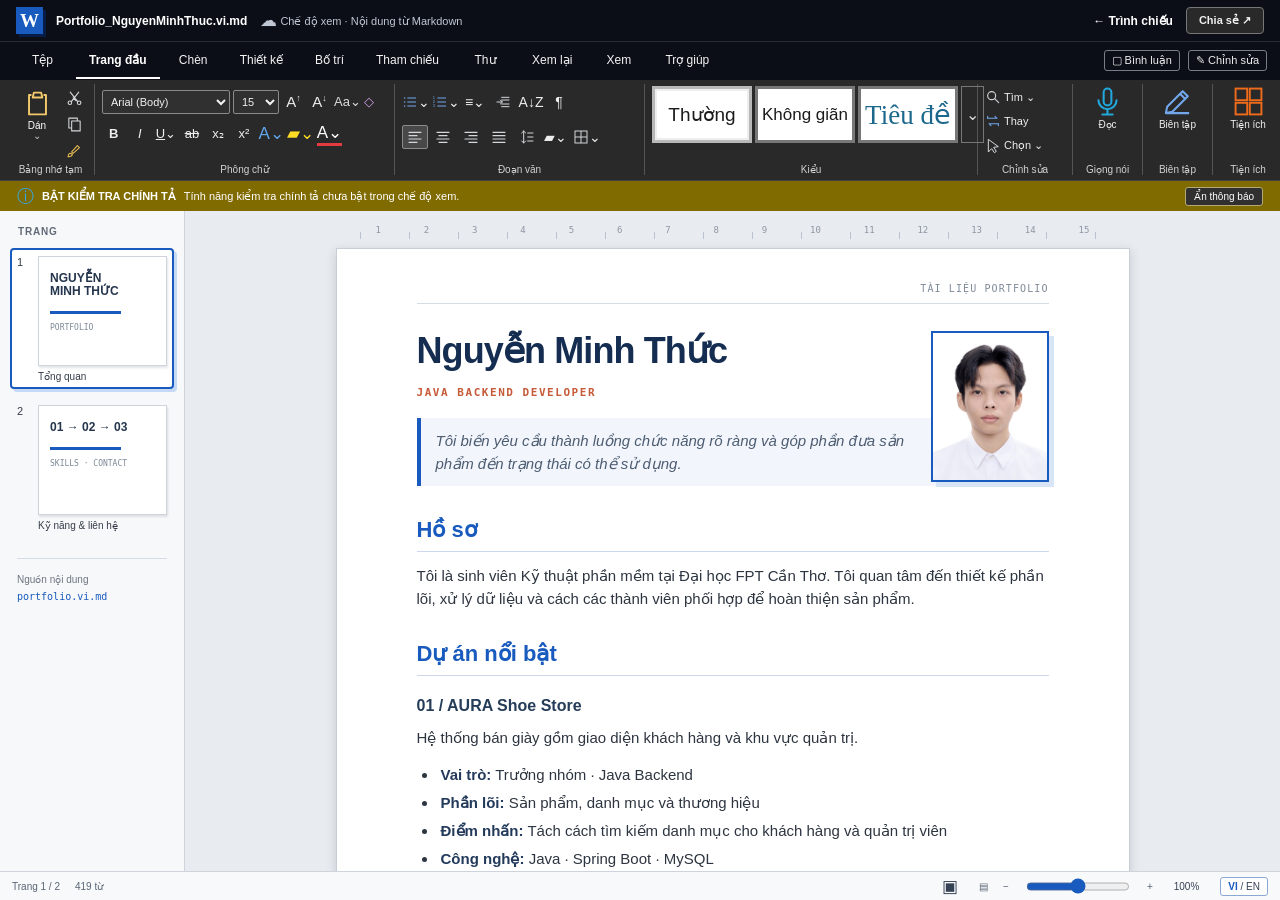
==== commit a62fb4e4: "Make Markdown Word portfolio the main page" ====
--- a/word-demo.html
+++ b/word-demo.html
@@ -3,88 +3,11 @@
 <head>
   <meta charset="utf-8">
   <meta name="viewport" content="width=device-width, initial-scale=1">
-  <meta name="theme-color" content="#0b0e17">
-  <meta name="description" content="Bản demo portfolio Markdown trong giao diện lấy cảm hứng từ Microsoft Word.">
-  <title>Nguyễn Minh Thức — Word portfolio demo</title>
-  <link rel="stylesheet" href="assets/word-demo.css">
-  <script src="assets/word-demo-bundle.js" defer></script>
-  <script src="assets/word-demo.js" defer></script>
+  <meta http-equiv="refresh" content="0;url=index.html">
+  <title>Portfolio Nguyễn Minh Thức</title>
+  <script>location.replace(new URL("index.html" + location.search + location.hash, location.href));</script>
 </head>
 <body>
-  <div class="word-app" id="word-app">
-    <header class="title-bar">
-      <span class="word-mark" aria-label="Word">W</span>
-      <span class="document-name" id="document-name">Portfolio_NguyenMinhThuc.vi.md</span>
-      <span class="saved-state"><span class="cloud-icon" aria-hidden="true">☁</span> <span data-ui="saved">Bản xem trước · Nội dung từ Markdown</span></span>
-      <a class="back-link" href="index.html" data-ui="back">← Portfolio</a>
-      <button type="button" class="title-action" data-action="copy" data-ui="share">Chia sẻ ↗</button>
-    </header>
-
-    <nav class="tab-bar" aria-label="Word ribbon tabs" role="tablist">
-      <button type="button" role="tab" aria-selected="false" data-tab="file" data-ui="file">Tệp</button>
-      <button type="button" role="tab" aria-selected="true" data-tab="home" data-ui="home">Trang đầu</button>
-      <button type="button" role="tab" aria-selected="false" data-tab="insert" data-ui="insert">Chèn</button>
-      <button type="button" role="tab" aria-selected="false" data-tab="design" data-ui="design">Thiết kế</button>
-      <button type="button" role="tab" aria-selected="false" data-tab="layout" data-ui="layout">Bố trí</button>
-      <button type="button" role="tab" aria-selected="false" data-tab="references" data-ui="references">Tham chiếu</button>
-      <button type="button" role="tab" aria-selected="false" data-tab="mailings" data-ui="mailings">Thư</button>
-      <button type="button" role="tab" aria-selected="false" data-tab="review" data-ui="review">Xem lại</button>
-      <button type="button" role="tab" aria-selected="false" data-tab="view" data-ui="view">Xem</button>
-      <button type="button" role="tab" aria-selected="false" data-tab="help" data-ui="help">Trợ giúp</button>
-      <span class="tab-spacer"></span>
-      <span class="ribbon-mode" data-ui="comments">▢ Bình luận</span><span class="ribbon-mode" data-ui="editing">✎ Chỉnh sửa</span>
-    </nav>
-
-    <div class="ribbon" id="ribbon">
-      <div class="ribbon-panel" data-panel="file" hidden>
-        <div class="tool-group"><a class="large-tool" id="download-md" href="word-demo.vi.md" download><span class="tool-icon">↓</span><span data-ui="download">Tải file .md</span></a><button type="button" class="large-tool" data-action="print"><span class="tool-icon">▤</span><span data-ui="print">In tài liệu</span></button><small data-ui="fileGroup">Tệp</small></div>
-        <p class="ribbon-hint" data-ui="fileHint">Nội dung được đọc trực tiếp từ file Markdown. Đây là bản xem trước, không phải trình soạn thảo.</p>
-      </div>
-      <div class="ribbon-panel is-visible" data-panel="home">
-        <div class="tool-group clipboard-group"><span class="paste-tool" aria-hidden="true"><svg class="ui-icon icon-paste"><use href="#clipboard"></use></svg><span data-ui="paste">Dán</span><span class="chevron">⌄</span></span><div class="clipboard-stack"><span title="Cut"><svg class="ui-icon"><use href="#cut"></use></svg></span><button type="button" data-action="copy" title="Copy link"><svg class="ui-icon"><use href="#copy"></use></svg></button><span title="Format Painter"><svg class="ui-icon icon-gold"><use href="#brush"></use></svg></span></div><small data-ui="clipboard">Bảng nhớ tạm</small></div>
-        <div class="tool-group font-group"><div class="font-controls"><label class="sr-only" for="font-family" data-ui="font">Phông chữ</label><select id="font-family"><option value="aptos">Arial (Body)</option><option value="georgia">Georgia</option></select><label class="sr-only" for="font-size" data-ui="fontSize">Cỡ chữ</label><select id="font-size"><option value="12">12</option><option value="14">14</option><option value="15" selected>15</option><option value="16">16</option><option value="18">18</option></select><button type="button" data-action="font-plus" aria-label="Increase font size">A<sup>↑</sup></button><button type="button" data-action="font-minus" aria-label="Decrease font size">A<sup>↓</sup></button><span aria-hidden="true">Aa⌄</span><span aria-hidden="true" class="eraser">◇</span></div><div class="format-controls"><button type="button" data-action="bold" aria-pressed="false" title="Bold"><b>B</b></button><button type="button" data-action="italic" aria-pressed="false" title="Italic"><i>I</i></button><span title="Underline"><u>U</u>⌄</span><span title="Strikethrough"><s>ab</s></span><span title="Subscript">x₂</span><span title="Superscript">x²</span><span title="Text Effects" class="text-effect">A⌄</span><span title="Text Highlight" class="highlight-effect">▰⌄</span><span title="Font Color" class="text-color">A⌄</span></div><small data-ui="font">Phông chữ</small></div>
-        <div class="tool-group paragraph-group"><div class="paragraph-controls"><span aria-hidden="true"><svg class="ui-icon icon-blue"><use href="#bullets"></use></svg>⌄</span><span aria-hidden="true"><svg class="ui-icon icon-blue"><use href="#numbers"></use></svg>⌄</span><span aria-hidden="true">≡⌄</span><span aria-hidden="true"><svg class="ui-icon"><use href="#indent"></use></svg></span><span aria-hidden="true">A↓Z</span><span aria-hidden="true">¶</span></div><div class="paragraph-controls paragraph-second"><button type="button" data-action="align-left" aria-pressed="true" aria-label="Align left"><svg class="ui-icon"><use href="#align-left"></use></svg></button><button type="button" data-action="align-center" aria-pressed="false" aria-label="Align center"><svg class="ui-icon"><use href="#align-center"></use></svg></button><button type="button" data-action="align-right" aria-pressed="false" aria-label="Align right"><svg class="ui-icon"><use href="#align-right"></use></svg></button><span aria-hidden="true"><svg class="ui-icon"><use href="#justify"></use></svg></span><button type="button" data-action="line-space" aria-label="Line spacing"><svg class="ui-icon"><use href="#spacing"></use></svg></button><span aria-hidden="true">▰⌄</span><span aria-hidden="true"><svg class="ui-icon"><use href="#borders"></use></svg>⌄</span></div><small data-ui="paragraph">Đoạn văn</small></div>
-        <div class="tool-group style-group"><span class="style-card normal-style"><strong data-ui="normal">Thường</strong></span><span class="style-card no-spacing-style"><strong data-ui="noSpacing">Không giãn</strong></span><span class="style-card heading-style"><strong data-ui="heading">Tiêu đề</strong></span><span class="style-arrow" aria-hidden="true">⌄</span><small data-ui="styles">Kiểu</small></div>
-        <div class="tool-group editing-group"><span><svg class="ui-icon"><use href="#search"></use></svg><span data-ui="find">Tìm</span>⌄</span><span><svg class="ui-icon icon-blue"><use href="#replace"></use></svg><span data-ui="replace">Thay</span></span><span><svg class="ui-icon"><use href="#pointer"></use></svg><span data-ui="select">Chọn</span>⌄</span><small data-ui="editingGroup">Chỉnh sửa</small></div>
-        <div class="tool-group vertical-group"><svg class="ui-icon vertical-icon icon-cyan"><use href="#mic"></use></svg><span data-ui="dictate">Đọc</span><small data-ui="voice">Giọng nói</small></div>
-        <div class="tool-group vertical-group"><svg class="ui-icon vertical-icon icon-blue"><use href="#pen"></use></svg><span data-ui="editor">Biên tập</span><small data-ui="editorGroup">Biên tập</small></div>
-        <div class="tool-group vertical-group last-group"><svg class="ui-icon vertical-icon icon-orange"><use href="#tiles"></use></svg><span data-ui="addins">Tiện ích</span><small data-ui="addins">Tiện ích</small></div>
-      </div>
-      <div class="ribbon-panel" data-panel="insert" hidden>
-        <div class="tool-group"><button type="button" class="large-tool" data-action="jump" data-page="1"><span class="tool-icon">▧</span><span data-ui="profile">Hồ sơ</span></button><button type="button" class="large-tool" data-action="jump" data-page="2"><span class="tool-icon">▤</span><span data-ui="skills">Kỹ năng</span></button><small data-ui="navigate">Điều hướng</small></div>
-        <p class="ribbon-hint" data-ui="insertHint">Chọn một mục để chuyển đến trang chứa nội dung tương ứng.</p>
-      </div>
-      <div class="ribbon-panel" data-panel="design" hidden><p class="ribbon-hint" data-ui="designHint">Bản demo giữ một kiểu tài liệu nhất quán; định dạng nội dung nằm trong file Markdown.</p></div>
-      <div class="ribbon-panel" data-panel="layout" hidden>
-        <div class="tool-group"><span class="large-tool non-action"><span class="tool-icon">▯</span><span data-ui="a4">Khổ A4</span></span><span class="large-tool non-action"><span class="tool-icon">⇔</span><span data-ui="margins">Lề rộng</span></span><small data-ui="pageSetup">Thiết lập trang</small></div>
-        <p class="ribbon-hint" data-ui="layoutHint">Hai trang giấy A4 với lề và khoảng cách chữ theo phong cách tài liệu Word.</p>
-      </div>
-      <div class="ribbon-panel" data-panel="references" hidden><p class="ribbon-hint" data-ui="referencesHint">Liên kết dự án và hồ sơ được đặt ngay trong tài liệu Markdown.</p></div>
-      <div class="ribbon-panel" data-panel="mailings" hidden><p class="ribbon-hint" data-ui="mailingsHint">Trang portfolio này là bản xem trước, không gửi thư từ thanh công cụ.</p></div>
-      <div class="ribbon-panel" data-panel="review" hidden><p class="ribbon-hint" data-ui="reviewHint">Đây là bản trình bày chỉ đọc. Hãy chỉnh nội dung trong file .md để cập nhật tài liệu.</p></div>
-      <div class="ribbon-panel" data-panel="view" hidden>
-        <div class="tool-group"><button type="button" class="large-tool" data-action="read-mode" aria-pressed="false"><span class="tool-icon">▣</span><span data-ui="readMode">Chế độ đọc</span></button><button type="button" class="large-tool" data-action="print"><span class="tool-icon">▤</span><span data-ui="print">In tài liệu</span></button><small data-ui="viewGroup">Chế độ xem</small></div>
-        <div class="tool-group"><button type="button" class="large-tool" data-action="zoom-reset"><span class="tool-icon">⌕</span><span data-ui="zoom100">100%</span></button><small data-ui="zoom">Thu phóng</small></div>
-      </div>
-      <div class="ribbon-panel" data-panel="help" hidden><p class="ribbon-hint" data-ui="helpHint">Bạn có thể mở, tải hoặc chỉnh file .md; trang HTML chỉ đảm nhiệm giao diện Word.</p></div>
-    </div>
-    <div class="proofing-bar" id="proofing-bar"><span class="proofing-info" aria-hidden="true">ⓘ</span><b data-ui="proofingTitle">BẬT KIỂM TRA CHÍNH TẢ</b><span data-ui="proofingBody">Bản demo không kiểm tra chính tả của tài liệu này.</span><span class="proofing-spacer"></span><button type="button" data-action="proofing-hide" data-ui="proofingDismiss">Ẩn thông báo</button></div>
-
-    <div class="workspace">
-      <aside class="page-pane" aria-label="Document pages">
-        <div class="pane-title" data-ui="pages">TRANG</div>
-        <button type="button" class="page-thumbnail is-active" data-action="jump" data-page="1"><span class="page-number">1</span><span class="mini-page"><b>NGUYỄN<br>MINH THỨC</b><i></i><em>PORTFOLIO</em></span><span data-ui="overview">Tổng quan</span></button>
-        <button type="button" class="page-thumbnail" data-action="jump" data-page="2"><span class="page-number">2</span><span class="mini-page"><b>01 → 02 → 03</b><i></i><em>SKILLS · CONTACT</em></span><span data-ui="experience">Kỹ năng & liên hệ</span></button>
-        <p class="source-note"><span data-ui="source">Nguồn nội dung</span><br><code id="source-filename">word-demo.vi.md</code></p>
-      </aside>
-      <main class="document-scroll" id="document-scroll">
-        <div class="ruler" aria-hidden="true"><span>1</span><span>2</span><span>3</span><span>4</span><span>5</span><span>6</span><span>7</span><span>8</span><span>9</span><span>10</span><span>11</span><span>12</span><span>13</span><span>14</span><span>15</span></div>
-        <div class="pages" id="pages" aria-live="polite"><div class="loading" data-ui="loading">Đang mở tài liệu Markdown…</div></div>
-      </main>
-    </div>
-
-    <footer class="status-bar"><span id="page-status">Trang 1 / 2</span><span id="word-count">0 từ</span><span class="status-spacer"></span><button type="button" class="view-button" data-action="read-mode" aria-label="Toggle reading mode">▣</button><span aria-hidden="true">▤</span><label class="sr-only" for="zoom-range" data-ui="zoom">Thu phóng</label><span aria-hidden="true">−</span><input id="zoom-range" type="range" min="80" max="120" step="10" value="100"><span aria-hidden="true">+</span><button type="button" class="zoom-value" data-action="zoom-reset" id="zoom-value">100%</button><button type="button" class="language-button" id="language-button" aria-label="Switch language"><span class="lang-vi active">VI</span> / <span class="lang-en">EN</span></button></footer>
-    <div class="toast" id="toast" role="status" aria-live="polite" hidden></div>
-  </div>
+  <p><a href="index.html">Mở portfolio Nguyễn Minh Thức</a></p>
 </body>
 </html>
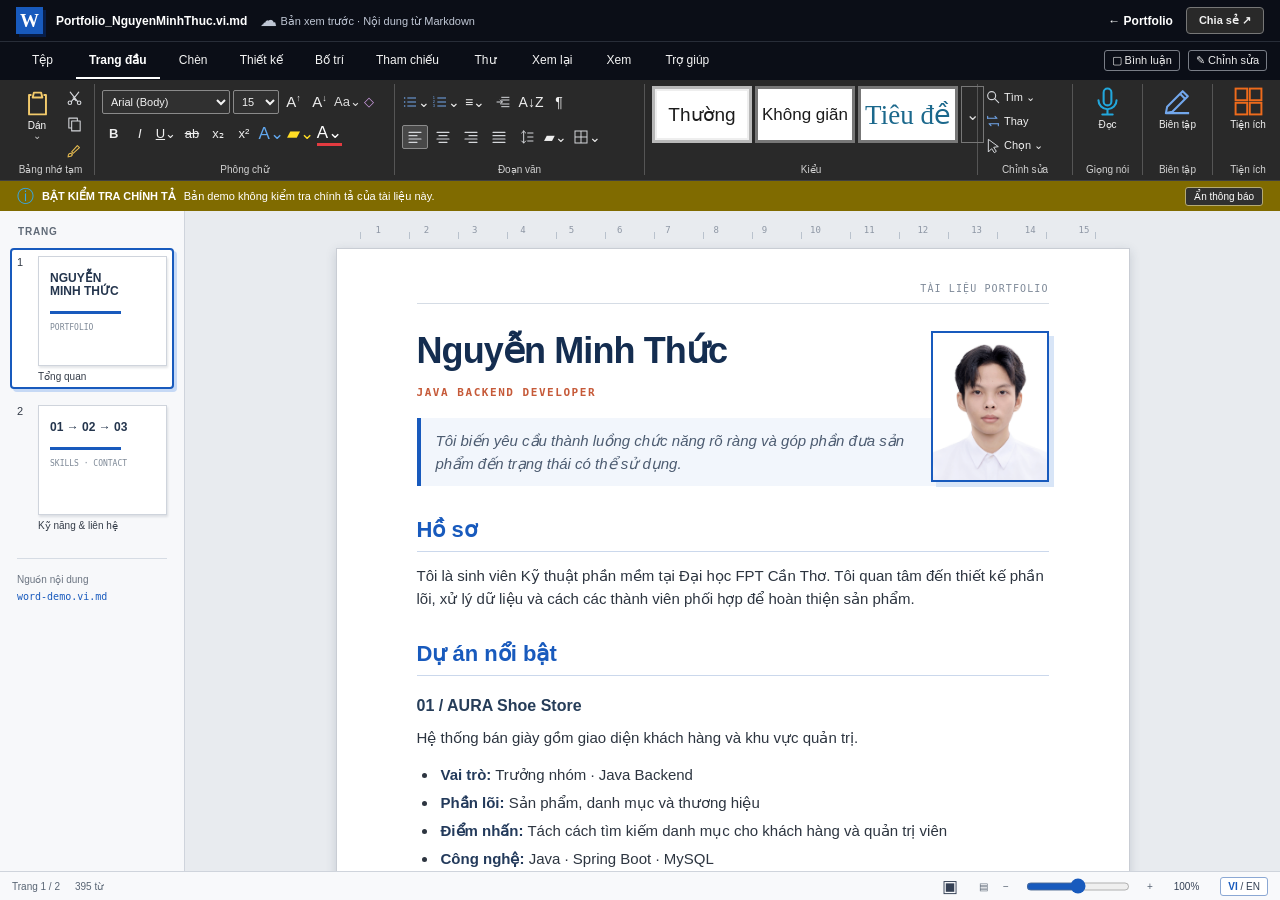
==== commit 2416f655: "Design GitHub README as Word-style portfolio" ====
--- a/word-demo.html
+++ b/word-demo.html
@@ -3,11 +3,88 @@
 <head>
   <meta charset="utf-8">
   <meta name="viewport" content="width=device-width, initial-scale=1">
-  <meta http-equiv="refresh" content="0;url=index.html">
-  <title>Portfolio Nguyễn Minh Thức</title>
-  <script>location.replace(new URL("index.html" + location.search + location.hash, location.href));</script>
+  <meta name="theme-color" content="#0b0e17">
+  <meta name="description" content="Bản demo portfolio Markdown trong giao diện lấy cảm hứng từ Microsoft Word.">
+  <title>Nguyễn Minh Thức — Word portfolio demo</title>
+  <link rel="stylesheet" href="assets/word-demo.css">
+  <script src="assets/word-demo-bundle.js" defer></script>
+  <script src="assets/word-demo.js" defer></script>
 </head>
 <body>
-  <p><a href="index.html">Mở portfolio Nguyễn Minh Thức</a></p>
+  <div class="word-app" id="word-app">
+    <header class="title-bar">
+      <span class="word-mark" aria-label="Word">W</span>
+      <span class="document-name" id="document-name">Portfolio_NguyenMinhThuc.vi.md</span>
+      <span class="saved-state"><span class="cloud-icon" aria-hidden="true">☁</span> <span data-ui="saved">Bản xem trước · Nội dung từ Markdown</span></span>
+      <a class="back-link" href="index.html" data-ui="back">← Portfolio</a>
+      <button type="button" class="title-action" data-action="copy" data-ui="share">Chia sẻ ↗</button>
+    </header>
+
+    <nav class="tab-bar" aria-label="Word ribbon tabs" role="tablist">
+      <button type="button" role="tab" aria-selected="false" data-tab="file" data-ui="file">Tệp</button>
+      <button type="button" role="tab" aria-selected="true" data-tab="home" data-ui="home">Trang đầu</button>
+      <button type="button" role="tab" aria-selected="false" data-tab="insert" data-ui="insert">Chèn</button>
+      <button type="button" role="tab" aria-selected="false" data-tab="design" data-ui="design">Thiết kế</button>
+      <button type="button" role="tab" aria-selected="false" data-tab="layout" data-ui="layout">Bố trí</button>
+      <button type="button" role="tab" aria-selected="false" data-tab="references" data-ui="references">Tham chiếu</button>
+      <button type="button" role="tab" aria-selected="false" data-tab="mailings" data-ui="mailings">Thư</button>
+      <button type="button" role="tab" aria-selected="false" data-tab="review" data-ui="review">Xem lại</button>
+      <button type="button" role="tab" aria-selected="false" data-tab="view" data-ui="view">Xem</button>
+      <button type="button" role="tab" aria-selected="false" data-tab="help" data-ui="help">Trợ giúp</button>
+      <span class="tab-spacer"></span>
+      <span class="ribbon-mode" data-ui="comments">▢ Bình luận</span><span class="ribbon-mode" data-ui="editing">✎ Chỉnh sửa</span>
+    </nav>
+
+    <div class="ribbon" id="ribbon">
+      <div class="ribbon-panel" data-panel="file" hidden>
+        <div class="tool-group"><a class="large-tool" id="download-md" href="word-demo.vi.md" download><span class="tool-icon">↓</span><span data-ui="download">Tải file .md</span></a><button type="button" class="large-tool" data-action="print"><span class="tool-icon">▤</span><span data-ui="print">In tài liệu</span></button><small data-ui="fileGroup">Tệp</small></div>
+        <p class="ribbon-hint" data-ui="fileHint">Nội dung được đọc trực tiếp từ file Markdown. Đây là bản xem trước, không phải trình soạn thảo.</p>
+      </div>
+      <div class="ribbon-panel is-visible" data-panel="home">
+        <div class="tool-group clipboard-group"><span class="paste-tool" aria-hidden="true"><svg class="ui-icon icon-paste"><use href="#clipboard"></use></svg><span data-ui="paste">Dán</span><span class="chevron">⌄</span></span><div class="clipboard-stack"><span title="Cut"><svg class="ui-icon"><use href="#cut"></use></svg></span><button type="button" data-action="copy" title="Copy link"><svg class="ui-icon"><use href="#copy"></use></svg></button><span title="Format Painter"><svg class="ui-icon icon-gold"><use href="#brush"></use></svg></span></div><small data-ui="clipboard">Bảng nhớ tạm</small></div>
+        <div class="tool-group font-group"><div class="font-controls"><label class="sr-only" for="font-family" data-ui="font">Phông chữ</label><select id="font-family"><option value="aptos">Arial (Body)</option><option value="georgia">Georgia</option></select><label class="sr-only" for="font-size" data-ui="fontSize">Cỡ chữ</label><select id="font-size"><option value="12">12</option><option value="14">14</option><option value="15" selected>15</option><option value="16">16</option><option value="18">18</option></select><button type="button" data-action="font-plus" aria-label="Increase font size">A<sup>↑</sup></button><button type="button" data-action="font-minus" aria-label="Decrease font size">A<sup>↓</sup></button><span aria-hidden="true">Aa⌄</span><span aria-hidden="true" class="eraser">◇</span></div><div class="format-controls"><button type="button" data-action="bold" aria-pressed="false" title="Bold"><b>B</b></button><button type="button" data-action="italic" aria-pressed="false" title="Italic"><i>I</i></button><span title="Underline"><u>U</u>⌄</span><span title="Strikethrough"><s>ab</s></span><span title="Subscript">x₂</span><span title="Superscript">x²</span><span title="Text Effects" class="text-effect">A⌄</span><span title="Text Highlight" class="highlight-effect">▰⌄</span><span title="Font Color" class="text-color">A⌄</span></div><small data-ui="font">Phông chữ</small></div>
+        <div class="tool-group paragraph-group"><div class="paragraph-controls"><span aria-hidden="true"><svg class="ui-icon icon-blue"><use href="#bullets"></use></svg>⌄</span><span aria-hidden="true"><svg class="ui-icon icon-blue"><use href="#numbers"></use></svg>⌄</span><span aria-hidden="true">≡⌄</span><span aria-hidden="true"><svg class="ui-icon"><use href="#indent"></use></svg></span><span aria-hidden="true">A↓Z</span><span aria-hidden="true">¶</span></div><div class="paragraph-controls paragraph-second"><button type="button" data-action="align-left" aria-pressed="true" aria-label="Align left"><svg class="ui-icon"><use href="#align-left"></use></svg></button><button type="button" data-action="align-center" aria-pressed="false" aria-label="Align center"><svg class="ui-icon"><use href="#align-center"></use></svg></button><button type="button" data-action="align-right" aria-pressed="false" aria-label="Align right"><svg class="ui-icon"><use href="#align-right"></use></svg></button><span aria-hidden="true"><svg class="ui-icon"><use href="#justify"></use></svg></span><button type="button" data-action="line-space" aria-label="Line spacing"><svg class="ui-icon"><use href="#spacing"></use></svg></button><span aria-hidden="true">▰⌄</span><span aria-hidden="true"><svg class="ui-icon"><use href="#borders"></use></svg>⌄</span></div><small data-ui="paragraph">Đoạn văn</small></div>
+        <div class="tool-group style-group"><span class="style-card normal-style"><strong data-ui="normal">Thường</strong></span><span class="style-card no-spacing-style"><strong data-ui="noSpacing">Không giãn</strong></span><span class="style-card heading-style"><strong data-ui="heading">Tiêu đề</strong></span><span class="style-arrow" aria-hidden="true">⌄</span><small data-ui="styles">Kiểu</small></div>
+        <div class="tool-group editing-group"><span><svg class="ui-icon"><use href="#search"></use></svg><span data-ui="find">Tìm</span>⌄</span><span><svg class="ui-icon icon-blue"><use href="#replace"></use></svg><span data-ui="replace">Thay</span></span><span><svg class="ui-icon"><use href="#pointer"></use></svg><span data-ui="select">Chọn</span>⌄</span><small data-ui="editingGroup">Chỉnh sửa</small></div>
+        <div class="tool-group vertical-group"><svg class="ui-icon vertical-icon icon-cyan"><use href="#mic"></use></svg><span data-ui="dictate">Đọc</span><small data-ui="voice">Giọng nói</small></div>
+        <div class="tool-group vertical-group"><svg class="ui-icon vertical-icon icon-blue"><use href="#pen"></use></svg><span data-ui="editor">Biên tập</span><small data-ui="editorGroup">Biên tập</small></div>
+        <div class="tool-group vertical-group last-group"><svg class="ui-icon vertical-icon icon-orange"><use href="#tiles"></use></svg><span data-ui="addins">Tiện ích</span><small data-ui="addins">Tiện ích</small></div>
+      </div>
+      <div class="ribbon-panel" data-panel="insert" hidden>
+        <div class="tool-group"><button type="button" class="large-tool" data-action="jump" data-page="1"><span class="tool-icon">▧</span><span data-ui="profile">Hồ sơ</span></button><button type="button" class="large-tool" data-action="jump" data-page="2"><span class="tool-icon">▤</span><span data-ui="skills">Kỹ năng</span></button><small data-ui="navigate">Điều hướng</small></div>
+        <p class="ribbon-hint" data-ui="insertHint">Chọn một mục để chuyển đến trang chứa nội dung tương ứng.</p>
+      </div>
+      <div class="ribbon-panel" data-panel="design" hidden><p class="ribbon-hint" data-ui="designHint">Bản demo giữ một kiểu tài liệu nhất quán; định dạng nội dung nằm trong file Markdown.</p></div>
+      <div class="ribbon-panel" data-panel="layout" hidden>
+        <div class="tool-group"><span class="large-tool non-action"><span class="tool-icon">▯</span><span data-ui="a4">Khổ A4</span></span><span class="large-tool non-action"><span class="tool-icon">⇔</span><span data-ui="margins">Lề rộng</span></span><small data-ui="pageSetup">Thiết lập trang</small></div>
+        <p class="ribbon-hint" data-ui="layoutHint">Hai trang giấy A4 với lề và khoảng cách chữ theo phong cách tài liệu Word.</p>
+      </div>
+      <div class="ribbon-panel" data-panel="references" hidden><p class="ribbon-hint" data-ui="referencesHint">Liên kết dự án và hồ sơ được đặt ngay trong tài liệu Markdown.</p></div>
+      <div class="ribbon-panel" data-panel="mailings" hidden><p class="ribbon-hint" data-ui="mailingsHint">Trang portfolio này là bản xem trước, không gửi thư từ thanh công cụ.</p></div>
+      <div class="ribbon-panel" data-panel="review" hidden><p class="ribbon-hint" data-ui="reviewHint">Đây là bản trình bày chỉ đọc. Hãy chỉnh nội dung trong file .md để cập nhật tài liệu.</p></div>
+      <div class="ribbon-panel" data-panel="view" hidden>
+        <div class="tool-group"><button type="button" class="large-tool" data-action="read-mode" aria-pressed="false"><span class="tool-icon">▣</span><span data-ui="readMode">Chế độ đọc</span></button><button type="button" class="large-tool" data-action="print"><span class="tool-icon">▤</span><span data-ui="print">In tài liệu</span></button><small data-ui="viewGroup">Chế độ xem</small></div>
+        <div class="tool-group"><button type="button" class="large-tool" data-action="zoom-reset"><span class="tool-icon">⌕</span><span data-ui="zoom100">100%</span></button><small data-ui="zoom">Thu phóng</small></div>
+      </div>
+      <div class="ribbon-panel" data-panel="help" hidden><p class="ribbon-hint" data-ui="helpHint">Bạn có thể mở, tải hoặc chỉnh file .md; trang HTML chỉ đảm nhiệm giao diện Word.</p></div>
+    </div>
+    <div class="proofing-bar" id="proofing-bar"><span class="proofing-info" aria-hidden="true">ⓘ</span><b data-ui="proofingTitle">BẬT KIỂM TRA CHÍNH TẢ</b><span data-ui="proofingBody">Bản demo không kiểm tra chính tả của tài liệu này.</span><span class="proofing-spacer"></span><button type="button" data-action="proofing-hide" data-ui="proofingDismiss">Ẩn thông báo</button></div>
+
+    <div class="workspace">
+      <aside class="page-pane" aria-label="Document pages">
+        <div class="pane-title" data-ui="pages">TRANG</div>
+        <button type="button" class="page-thumbnail is-active" data-action="jump" data-page="1"><span class="page-number">1</span><span class="mini-page"><b>NGUYỄN<br>MINH THỨC</b><i></i><em>PORTFOLIO</em></span><span data-ui="overview">Tổng quan</span></button>
+        <button type="button" class="page-thumbnail" data-action="jump" data-page="2"><span class="page-number">2</span><span class="mini-page"><b>01 → 02 → 03</b><i></i><em>SKILLS · CONTACT</em></span><span data-ui="experience">Kỹ năng & liên hệ</span></button>
+        <p class="source-note"><span data-ui="source">Nguồn nội dung</span><br><code id="source-filename">word-demo.vi.md</code></p>
+      </aside>
+      <main class="document-scroll" id="document-scroll">
+        <div class="ruler" aria-hidden="true"><span>1</span><span>2</span><span>3</span><span>4</span><span>5</span><span>6</span><span>7</span><span>8</span><span>9</span><span>10</span><span>11</span><span>12</span><span>13</span><span>14</span><span>15</span></div>
+        <div class="pages" id="pages" aria-live="polite"><div class="loading" data-ui="loading">Đang mở tài liệu Markdown…</div></div>
+      </main>
+    </div>
+
+    <footer class="status-bar"><span id="page-status">Trang 1 / 2</span><span id="word-count">0 từ</span><span class="status-spacer"></span><button type="button" class="view-button" data-action="read-mode" aria-label="Toggle reading mode">▣</button><span aria-hidden="true">▤</span><label class="sr-only" for="zoom-range" data-ui="zoom">Thu phóng</label><span aria-hidden="true">−</span><input id="zoom-range" type="range" min="80" max="120" step="10" value="100"><span aria-hidden="true">+</span><button type="button" class="zoom-value" data-action="zoom-reset" id="zoom-value">100%</button><button type="button" class="language-button" id="language-button" aria-label="Switch language"><span class="lang-vi active">VI</span> / <span class="lang-en">EN</span></button></footer>
+    <div class="toast" id="toast" role="status" aria-live="polite" hidden></div>
+  </div>
 </body>
 </html>
--- a/assets/word-demo.css
+++ b/assets/word-demo.css
@@ -0,0 +1,75 @@
+:root{font-family:Aptos,"Segoe UI",Arial,sans-serif;color:#202124;background:#e8ebef;--doc-font-size:15px;--page-zoom:1}
+*{box-sizing:border-box}
+html,body{margin:0;min-height:100%}
+button,select,input{font:inherit}
+button{cursor:pointer}
+a{color:inherit}
+[hidden]{display:none!important}
+.sr-only{position:absolute;width:1px;height:1px;padding:0;margin:-1px;overflow:hidden;clip:rect(0,0,0,0);white-space:nowrap;border:0}
+.word-app{height:100dvh;min-height:660px;display:flex;flex-direction:column;overflow:hidden}
+.title-bar{height:42px;min-height:42px;display:flex;align-items:center;gap:13px;padding:0 16px;background:#185abd;color:#fff;font-size:12px}
+.word-mark{width:27px;height:27px;display:grid;place-items:center;flex:none;background:#fff;color:#185abd;font:bold 19px Georgia,serif;box-shadow:4px 4px 0 #0e4290}
+.document-name{font-weight:700;white-space:nowrap;overflow:hidden;text-overflow:ellipsis}
+.saved-state{font-size:11px;color:#e4eeff;white-space:nowrap}.cloud-icon{font-size:17px;vertical-align:-1px}
+.back-link{margin-left:auto;text-decoration:none;font-weight:600;white-space:nowrap}.back-link:hover{text-decoration:underline}
+.title-action{border:1px solid #dce9ff;border-radius:4px;background:#fff;color:#185abd;padding:6px 12px;font-size:11px;font-weight:700;white-space:nowrap}.title-action:hover{background:#e8f1ff}
+.tab-bar{height:38px;min-height:38px;display:flex;align-items:stretch;gap:4px;padding:0 13px;background:#fff;border-bottom:1px solid #d8dce3;overflow-x:auto;scrollbar-width:none}
+.tab-bar button{min-width:59px;border:0;border-bottom:2px solid transparent;background:transparent;color:#34383f;padding:0 13px;font-size:12px;white-space:nowrap}
+.tab-bar button:hover{background:#f2f5fa}.tab-bar button[aria-selected="true"]{border-color:#185abd;color:#185abd;font-weight:700}
+.tab-spacer{flex:1}.demo-badge{align-self:center;color:#185abd;background:#eef4ff;border:1px solid #b9ceed;border-radius:3px;padding:3px 7px;font:700 9px Consolas,monospace;white-space:nowrap}
+.ribbon{height:110px;min-height:110px;background:#fff;border-bottom:1px solid #cfd4dc;box-shadow:0 2px 3px #64748b16;overflow-x:auto;scrollbar-width:thin}
+.ribbon-panel{min-width:max-content;height:100%;display:flex;align-items:stretch;gap:0;padding:5px 8px}
+.tool-group{position:relative;display:flex;align-items:flex-start;gap:5px;flex:none;min-width:91px;padding:4px 11px 19px;border-right:1px solid #dce0e7}
+.tool-group>small{position:absolute;left:0;right:0;bottom:1px;text-align:center;color:#68717e;font-size:10px}
+.large-tool{width:62px;min-height:65px;display:flex;flex-direction:column;align-items:center;justify-content:flex-start;gap:3px;border:1px solid transparent;border-radius:3px;background:transparent;text-decoration:none;text-align:center;color:#303842;padding:4px 3px;font-size:10px;line-height:1.2}
+button.large-tool:hover,a.large-tool:hover{background:#eaf2ff;border-color:#b7cbee}
+.large-tool.non-action{cursor:default}.tool-icon{height:30px;color:#185abd;font:28px/30px "Segoe UI Symbol",sans-serif}
+.font-group{width:232px;display:block}.font-controls,.format-controls{display:flex;align-items:center;gap:5px}.font-controls select{height:24px;border:1px solid #b8bec8;border-radius:2px;background:#fff;padding:0 4px;color:#303842;font-size:11px}.font-controls select:first-of-type{width:145px}.font-controls select:last-of-type{width:49px}
+.format-controls{margin-top:7px;gap:2px}.format-controls button,.paragraph-controls button{min-width:27px;height:28px;border:1px solid transparent;border-radius:2px;background:transparent;color:#303842;font-size:14px}.format-controls button:hover,.paragraph-controls button:hover,.format-controls button[aria-pressed="true"],.paragraph-controls button[aria-pressed="true"]{border-color:#b7cbee;background:#eaf2ff}.text-color{font-size:16px;color:#272d37;border-bottom:3px solid #c64135;margin-left:7px;height:24px}
+.paragraph-group{width:164px;display:block}.paragraph-controls{display:flex;gap:5px}.paragraph-icons{margin-top:9px;font-size:13px;color:#626d79;white-space:nowrap}
+.style-group{width:180px;align-items:center}.style-card{width:70px;height:56px;border:1px solid #dce0e7;display:flex;flex-direction:column;align-items:center;justify-content:center;font:22px Georgia,serif;color:#303842}.style-card small{font:9px Aptos,"Segoe UI",Arial,sans-serif;color:#66707b}.heading-style{color:#185abd}
+.ribbon-hint{align-self:center;max-width:420px;color:#68727e;font-size:12px;line-height:1.5;margin:0 20px}
+.workspace{display:grid;grid-template-columns:185px minmax(0,1fr);min-height:0;flex:1}
+.page-pane{overflow-y:auto;border-right:1px solid #cfd4dc;background:#f7f8fa;padding:15px 10px}.pane-title{color:#606a77;letter-spacing:.08em;font-size:10px;font-weight:700;margin:0 0 11px 8px}
+.page-thumbnail{width:100%;display:grid;grid-template-columns:17px 1fr;gap:4px;align-items:start;text-align:left;border:2px solid transparent;border-radius:4px;background:transparent;padding:6px 5px 5px;color:#343c48;font-size:10px;margin-bottom:8px}
+.page-thumbnail:hover{background:#ebf1f9}.page-thumbnail.is-active{background:#fff;border-color:#185abd;box-shadow:3px 3px 0 #c6d9f5}.page-number{font-size:11px}.mini-page{height:110px;background:#fff;border:1px solid #cfd4dc;box-shadow:1px 2px 2px #33415522;padding:15px 11px;color:#24354d;overflow:hidden}.mini-page b{font-size:12px;line-height:1.1}.mini-page i{display:block;height:3px;width:68%;background:#185abd;margin:13px 0 7px}.mini-page em{font:8px Consolas,monospace;color:#7d8896}.page-thumbnail>span:last-child{grid-column:2;padding:1px 0 0}
+.source-note{border-top:1px solid #d6dce4;padding-top:12px;margin:20px 7px;color:#6c7582;font-size:10px;line-height:1.7}.source-note code{color:#185abd;overflow-wrap:anywhere}
+.document-scroll{min-width:0;overflow:auto;background:#e8ebef;scroll-behavior:smooth}.ruler{width:794px;max-width:calc(100% - 40px);height:28px;display:flex;justify-content:space-between;align-items:end;margin:0 auto 9px;padding:0 40px 4px;color:#8d96a4;background:repeating-linear-gradient(90deg,transparent 0 24px,#b9c2cd 24px 25px,transparent 25px 49px);background-size:auto 7px;background-repeat:repeat-x;background-position:bottom;font:9px Consolas,monospace}.pages{display:flex;flex-direction:column;align-items:center;gap:28px;padding:0 28px 46px}
+.loading{width:min(794px,100%);min-height:300px;background:#fff;box-shadow:0 3px 9px #27364e2a;display:grid;place-items:center;color:#647082;font-size:14px}
+.word-page{width:794px;min-height:1123px;flex:none;background:#fff;border:1px solid #c9cdd4;box-shadow:0 3px 10px #27364e2d;position:relative;padding:76px 80px 72px;zoom:var(--page-zoom)}
+.word-page:before{content:"";position:absolute;top:54px;left:80px;right:80px;height:1px;background:#d5dce5}.page-corner{position:absolute;top:34px;right:80px;color:#7f8a99;font:10px Consolas,monospace;letter-spacing:.11em}.page-footer{position:absolute;left:80px;right:80px;bottom:36px;border-top:1px solid #d5dce5;padding-top:9px;display:flex;justify-content:space-between;color:#84909f;font-size:10px}
+.doc-content{font-size:var(--doc-font-size);line-height:1.55;color:#2d3540}.doc-content:after{content:"";display:block;clear:both}.doc-content p{margin:0 0 13px}.doc-content h1{font-size:36px;line-height:1.1;letter-spacing:-.025em;margin:6px 0 8px;color:#142d50}.doc-content h2{font-size:22px;color:#185abd;line-height:1.2;margin:31px 0 12px;padding-bottom:7px;border-bottom:1px solid #cbd8ec}.doc-content h3{font-size:16px;color:#263d59;margin:18px 0 8px}.doc-content blockquote{margin:16px 0 26px;padding:11px 15px;border-left:4px solid #185abd;background:#f2f6fc;color:#4d5c71;font-style:italic}.doc-content ul{padding-left:21px;margin:4px 0 12px}.doc-content li{padding-left:3px;margin-bottom:5px}.doc-content strong{color:#233a5b}.doc-content a{color:#185abd;text-decoration:underline;text-underline-offset:2px;font-weight:600}.doc-content a:hover{color:#0c397a}.doc-portrait{float:right;width:118px;height:151px;margin:0 0 12px 22px;border:2px solid #185abd;box-shadow:5px 5px 0 #d8e5f7;overflow:hidden}.doc-portrait img{width:100%;height:100%;object-fit:cover;object-position:center 14%;transform:scale(1.16)}
+.doc-content>p:first-of-type strong{font:700 11px Consolas,monospace;letter-spacing:.14em;color:#c65a39}.doc-content.is-bold p,.doc-content.is-bold li{font-weight:600}.doc-content.is-italic p,.doc-content.is-italic li{font-style:italic}.doc-content.align-center p,.doc-content.align-center li{text-align:center}.doc-content.align-right p,.doc-content.align-right li{text-align:right}.doc-content.spacious{line-height:1.9}
+.status-bar{height:29px;min-height:29px;display:flex;align-items:center;gap:15px;padding:0 12px;background:#f8f9fb;border-top:1px solid #cfd4dc;color:#596574;font-size:10px}.status-spacer{flex:1}.status-bar button{border:0;background:transparent;color:#354155;font-size:10px}.status-bar button:hover{color:#185abd}.view-button{font-size:17px!important}.status-bar input[type="range"]{width:104px;height:15px;accent-color:#185abd}.language-button{border:1px solid #8ba8d4!important;border-radius:3px;padding:3px 7px!important;background:#fff!important;white-space:nowrap}.language-button .active{color:#185abd;font-weight:800}
+.toast{position:fixed;right:18px;bottom:42px;z-index:20;background:#203d65;color:#fff;padding:9px 13px;box-shadow:0 5px 16px #16284444;font-size:12px}
+.word-app.reading-mode .ribbon,.word-app.reading-mode .page-pane,.word-app.reading-mode .ruler{display:none}.word-app.reading-mode .workspace{display:block}.word-app.reading-mode .document-scroll{height:100%}
+@media(max-width:1000px){.workspace{grid-template-columns:130px minmax(0,1fr)}.page-pane{padding:10px 5px}.mini-page{height:85px;padding:10px 7px}.mini-page b{font-size:10px}.word-page{width:min(794px,calc(100vw - 185px));min-height:calc(min(794px,100vw - 185px)*1.414);padding:8% 9%}.word-page:before{left:9%;right:9%;top:5%}.page-corner{right:9%;top:3%}.page-footer{left:9%;right:9%;bottom:3%}}
+@media(max-width:700px){.saved-state{display:none}.title-bar{gap:8px;padding:0 9px}.document-name{max-width:none;min-width:0;flex:1}.back-link{margin-left:0;flex:none}.title-action{padding:5px 6px;font-size:10px;flex:none}.tab-bar{padding:0 4px}.tab-bar button{padding:0 8px;min-width:auto}.demo-badge{display:none}.workspace{display:flex;flex-direction:column}.page-pane{display:flex;gap:6px;overflow-x:auto;overflow-y:hidden;min-height:92px;padding:6px;border-right:0;border-bottom:1px solid #cfd4dc}.pane-title,.source-note{display:none}.page-thumbnail{width:124px;flex:none;grid-template-columns:13px 1fr;padding:3px;margin:0}.mini-page{height:50px}.mini-page b{font-size:8px}.mini-page i,.mini-page em{display:none}.document-scroll{flex:1}.ruler{height:18px}.pages{padding:0 9px 25px;gap:17px}.word-page{width:100%;min-height:650px;padding:46px 30px 58px}.word-page:before{top:32px;left:30px;right:30px}.page-corner{top:17px;right:30px}.page-footer{left:30px;right:30px;bottom:20px}.doc-content h1{font-size:29px}.doc-content h2{font-size:19px}.doc-portrait{width:80px;height:105px}.status-bar{gap:5px;padding:0 4px}.status-bar>span[aria-hidden]{display:none}.status-bar input[type="range"]{width:65px}}
+@media(max-width:420px){.title-bar{font-size:10px}.document-name{max-width:150px}.back-link{font-size:10px}.title-action{font-size:9px}.word-page{padding:43px 22px 54px}.word-page:before{left:22px;right:22px}.page-corner{right:22px}.page-footer{left:22px;right:22px}.doc-content h1{font-size:25px}.doc-portrait{width:71px;height:92px;margin-left:12px}.status-bar input[type="range"]{display:none}}
+@media(max-width:700px){.title-action,.zoom-value{display:none}}
+@media(prefers-reduced-motion:reduce){.document-scroll{scroll-behavior:auto}}
+@page{size:A4;margin:0}
+@media print{html,body,.word-app{height:auto;overflow:visible;background:#fff}.title-bar,.tab-bar,.ribbon,.page-pane,.ruler,.status-bar,.toast{display:none!important}.workspace{display:block}.document-scroll{overflow:visible;background:#fff}.pages{display:block;padding:0}.word-page{width:210mm;min-height:297mm;box-shadow:none;border:0;zoom:1;page-break-after:always;margin:0;padding:20mm 21mm}.page-footer{bottom:10mm}.word-page:last-child{page-break-after:auto}}
+
+/* Dark Word-inspired ribbon; the document remains a bright A4 sheet. */
+.title-bar{background:#0b0e17;border-bottom:1px solid #282d38}
+.word-mark{background:#185abd;color:#fff;box-shadow:3px 3px 0 #071d48}
+.saved-state{color:#bfc6d4}.title-action{background:#292929;color:#f0f0f0;border-color:#777}.title-action:hover{background:#3b3b3b}
+.tab-bar{background:#0b0e17;border-color:#0b0e17}.tab-bar button{color:#f4f4f4}.tab-bar button:hover{background:#262b35}.tab-bar button[aria-selected="true"]{color:#fff;border-color:#fff}
+.ribbon-mode{align-self:center;border:1px solid #797d86;border-radius:3px;color:#eee;padding:3px 7px;font-size:11px;white-space:nowrap;margin-left:4px}
+.ribbon{height:101px;min-height:101px;background:#292929;border-bottom:1px solid #404040;box-shadow:none}
+.ribbon-panel{color:#efefef;padding:4px 7px}.tool-group{height:91px;border-color:#555;padding:2px 7px 18px;gap:3px;min-width:70px}.tool-group>small{color:#d2d2d2;font-size:10px;bottom:0}
+.ui-icon{width:19px;height:19px;display:inline-block;vertical-align:middle;color:#d4d6da;flex:none}.icon-blue{color:#72a7ec}.icon-cyan{color:#22a7dc}.icon-orange{color:#ee6b1c}.icon-gold{color:#e6bb50}
+.word-icon-sprite{position:absolute!important;width:0!important;height:0!important;overflow:hidden!important;pointer-events:none}
+.clipboard-group{width:88px;display:flex;align-items:flex-start;gap:3px}.paste-tool{width:46px;display:flex;flex-direction:column;align-items:center;color:#fff;font-size:10px;line-height:1}.icon-paste{width:29px;height:35px;color:#f2ca6b}.chevron{color:#c5c5c5}.clipboard-stack{display:flex;flex-direction:column;gap:4px;padding-top:1px}.clipboard-stack span,.clipboard-stack button{width:23px;height:22px;border:0;background:transparent;color:#dadada;padding:1px;display:grid;place-items:center}.clipboard-stack button:hover{background:#454545}.clipboard-stack .ui-icon{width:17px;height:17px}
+.font-group{width:300px}.font-controls{height:31px;gap:3px;white-space:nowrap}.font-controls select{background:#303030;border-color:#8a8a8a;color:#f3f3f3;height:24px}.font-controls select:first-of-type{width:128px}.font-controls select:last-of-type{width:46px}.font-controls button{min-width:23px;height:24px;border:0;background:transparent;color:#ececec;padding:0;font-size:15px}.font-controls button:hover,.format-controls button:hover,.paragraph-controls button:hover{background:#4a4a4a;color:#fff}.font-controls sup{font-size:9px}.font-controls>span{font-size:13px;color:#dedede}.font-controls .eraser{color:#cf9de3}
+.format-controls{margin-top:4px;gap:3px;white-space:nowrap}.format-controls button,.format-controls span{min-width:23px;height:25px;display:inline-flex;align-items:center;justify-content:center;color:#eee;font-size:13px}.format-controls button{border:1px solid transparent;background:transparent}.format-controls button[aria-pressed="true"],.paragraph-controls button[aria-pressed="true"]{border-color:#8b8b8b;background:#484848;color:#fff}.format-controls .text-effect{color:#61a7ed;font-size:17px}.format-controls .highlight-effect{color:#ffdd25;font-size:17px}.format-controls .text-color{color:#fff;border:0;border-bottom:3px solid #e33b40;margin:0;font-size:17px}
+.paragraph-group{width:250px}.paragraph-controls{height:31px;display:flex;align-items:center;gap:2px}.paragraph-controls>span,.paragraph-controls button{min-width:26px;height:24px;display:inline-flex;align-items:center;justify-content:center;color:#eee;font-size:14px;white-space:nowrap}.paragraph-controls button{background:transparent;border:1px solid transparent;padding:0}.paragraph-controls .ui-icon{width:16px;height:16px}.paragraph-second{margin-top:4px}.paragraph-second>span:last-child{min-width:34px}
+.style-group{width:333px;display:flex;align-items:flex-start;gap:3px}.style-card{width:100px;height:57px;flex:none;background:#fff;color:#1c1c1c;border:3px solid #777;font:19px Arial,sans-serif}.style-card strong{font-weight:400}.style-card.normal-style{border-color:#b8b8b8;outline:2px solid #eee;outline-offset:-5px}.style-card.no-spacing-style{font-size:17px}.style-card.heading-style{font:27px Georgia,serif;color:#1b688c}.style-arrow{height:57px;display:grid;place-items:center;color:#ddd;border:1px solid #777;padding:0 4px}.style-card small{display:none}
+.editing-group{width:95px;display:flex;flex-direction:column;gap:2px}.editing-group>span{height:24px;display:flex;align-items:center;gap:3px;color:#eee;font-size:11px;white-space:nowrap}.editing-group .ui-icon{width:16px;height:16px}
+.vertical-group{width:65px;display:flex;flex-direction:column;align-items:center;gap:2px;text-align:center;font-size:10px;white-space:nowrap}.vertical-icon{width:31px;height:31px}.last-group{border-right:0}
+.ribbon-hint{color:#dedede}.large-tool{color:#f4f4f4}.tool-icon{color:#6aaaf1}.large-tool.non-action{color:#ddd}.large-tool:hover,button.large-tool:hover,a.large-tool:hover{background:#3d3d3d;border-color:#777}
+.proofing-bar{height:30px;min-height:30px;background:#806b00;color:#fff;display:flex;align-items:center;gap:8px;padding:0 17px;font-size:11px}.proofing-info{color:#35a7e8;font-size:17px}.proofing-bar b{white-space:nowrap}.proofing-spacer{flex:1}.proofing-bar button{color:#fff;background:#303030;border:1px solid #b5aa75;border-radius:3px;padding:3px 8px;font-size:10px;white-space:nowrap}.proofing-bar button:hover{background:#454545}
+.word-app.reading-mode .proofing-bar{display:none}
+@media(max-width:700px){.ribbon-mode{display:none}.title-bar{overflow:hidden}.back-link{order:-1;font-size:0;min-width:20px;text-align:center;margin-right:0}.back-link:before{content:"←";font-size:18px}.status-bar{overflow:hidden}.status-bar #word-count,.status-bar .view-button,.status-bar input[type="range"]{display:none}.proofing-bar{padding:0 8px;font-size:9px;gap:5px}.proofing-bar button{width:24px;height:22px;font-size:0;padding:0;flex:none}.proofing-bar button:after{content:"×";font-size:15px}.proofing-bar b{display:none}}
+@media print{.proofing-bar{display:none!important}}
